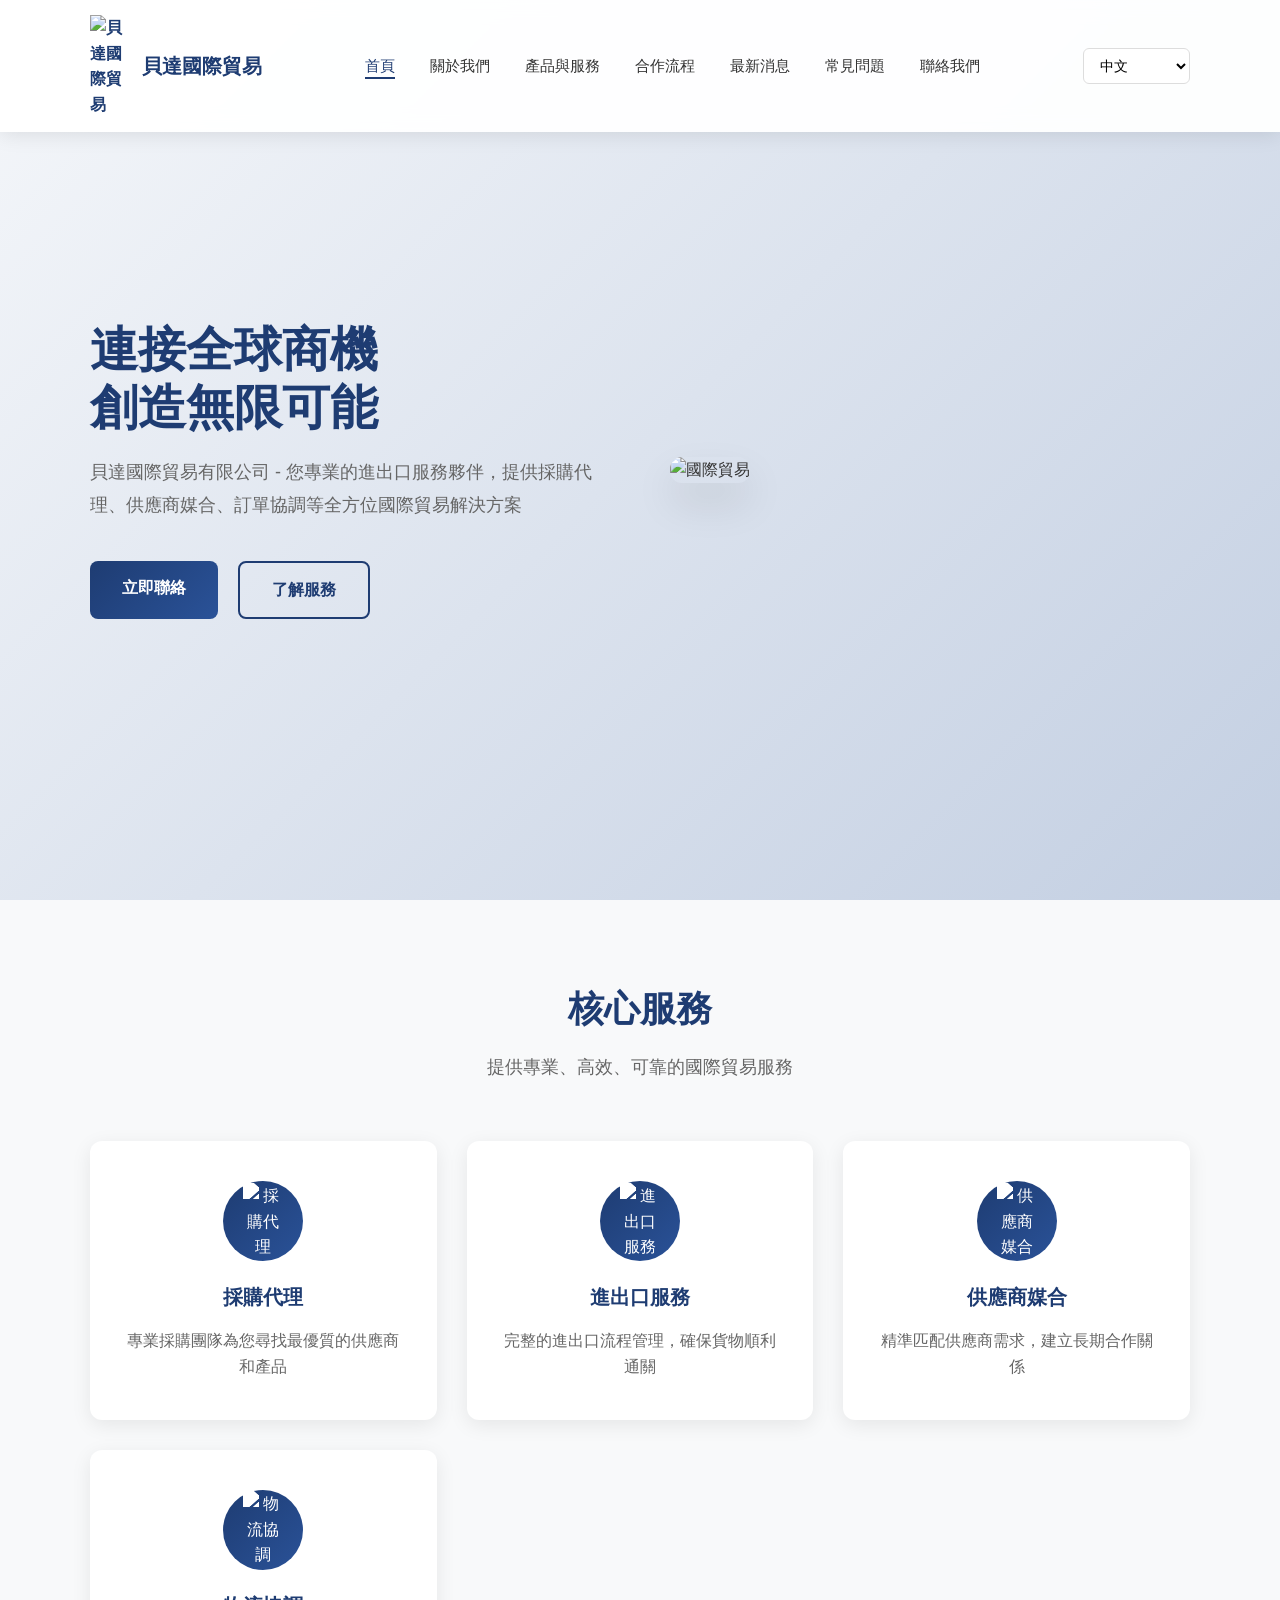
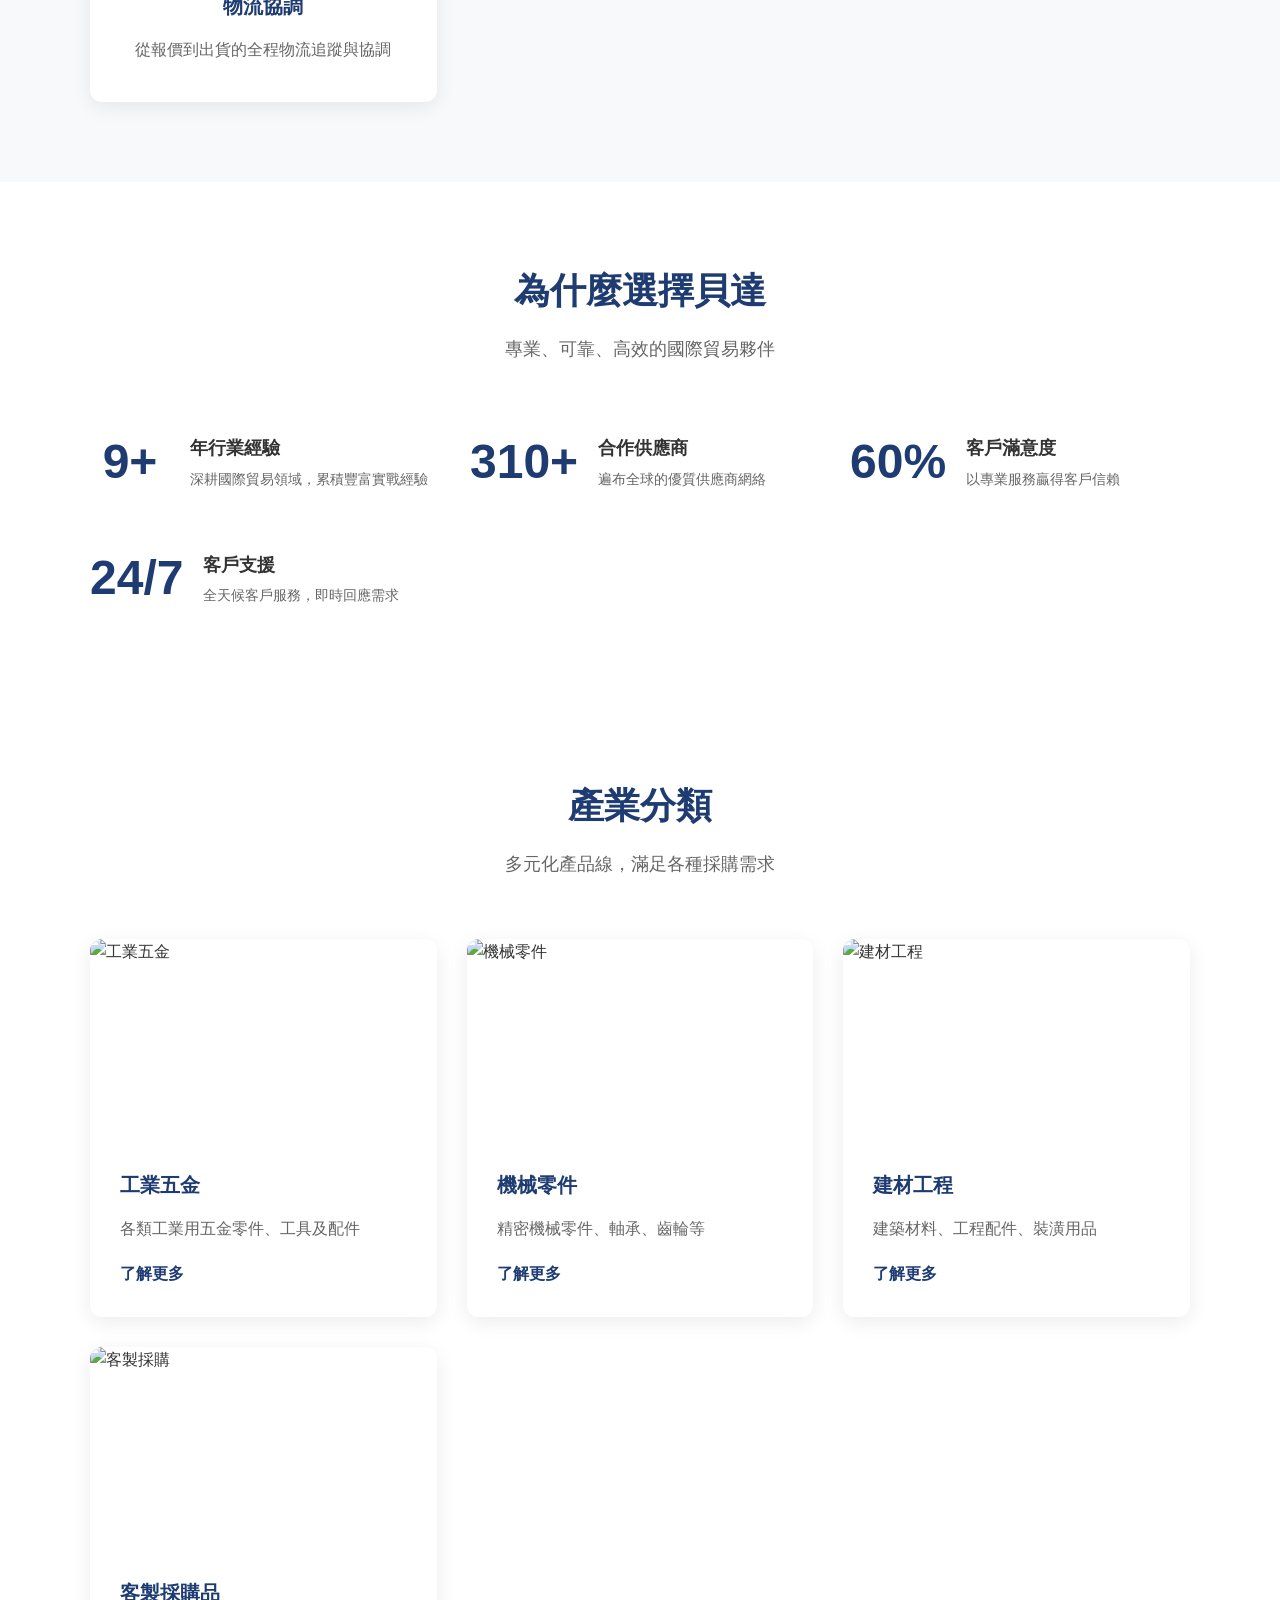
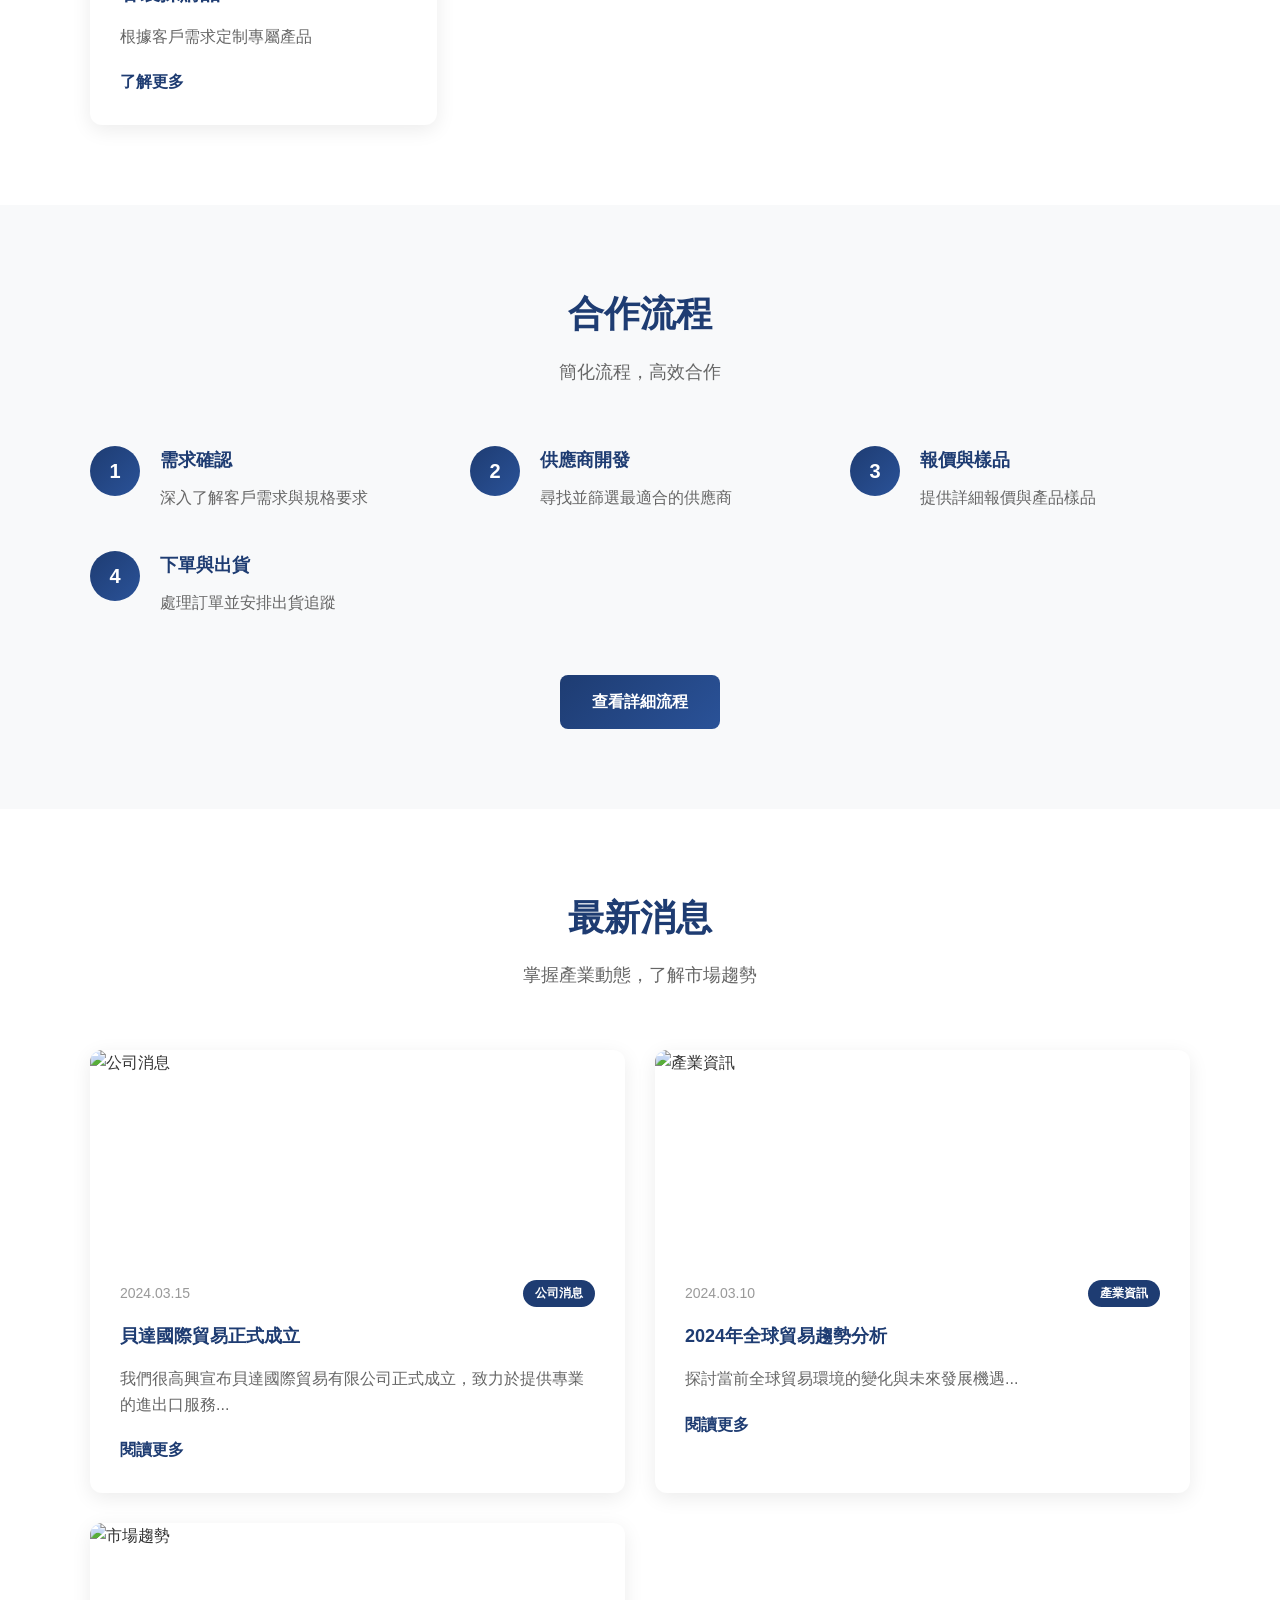
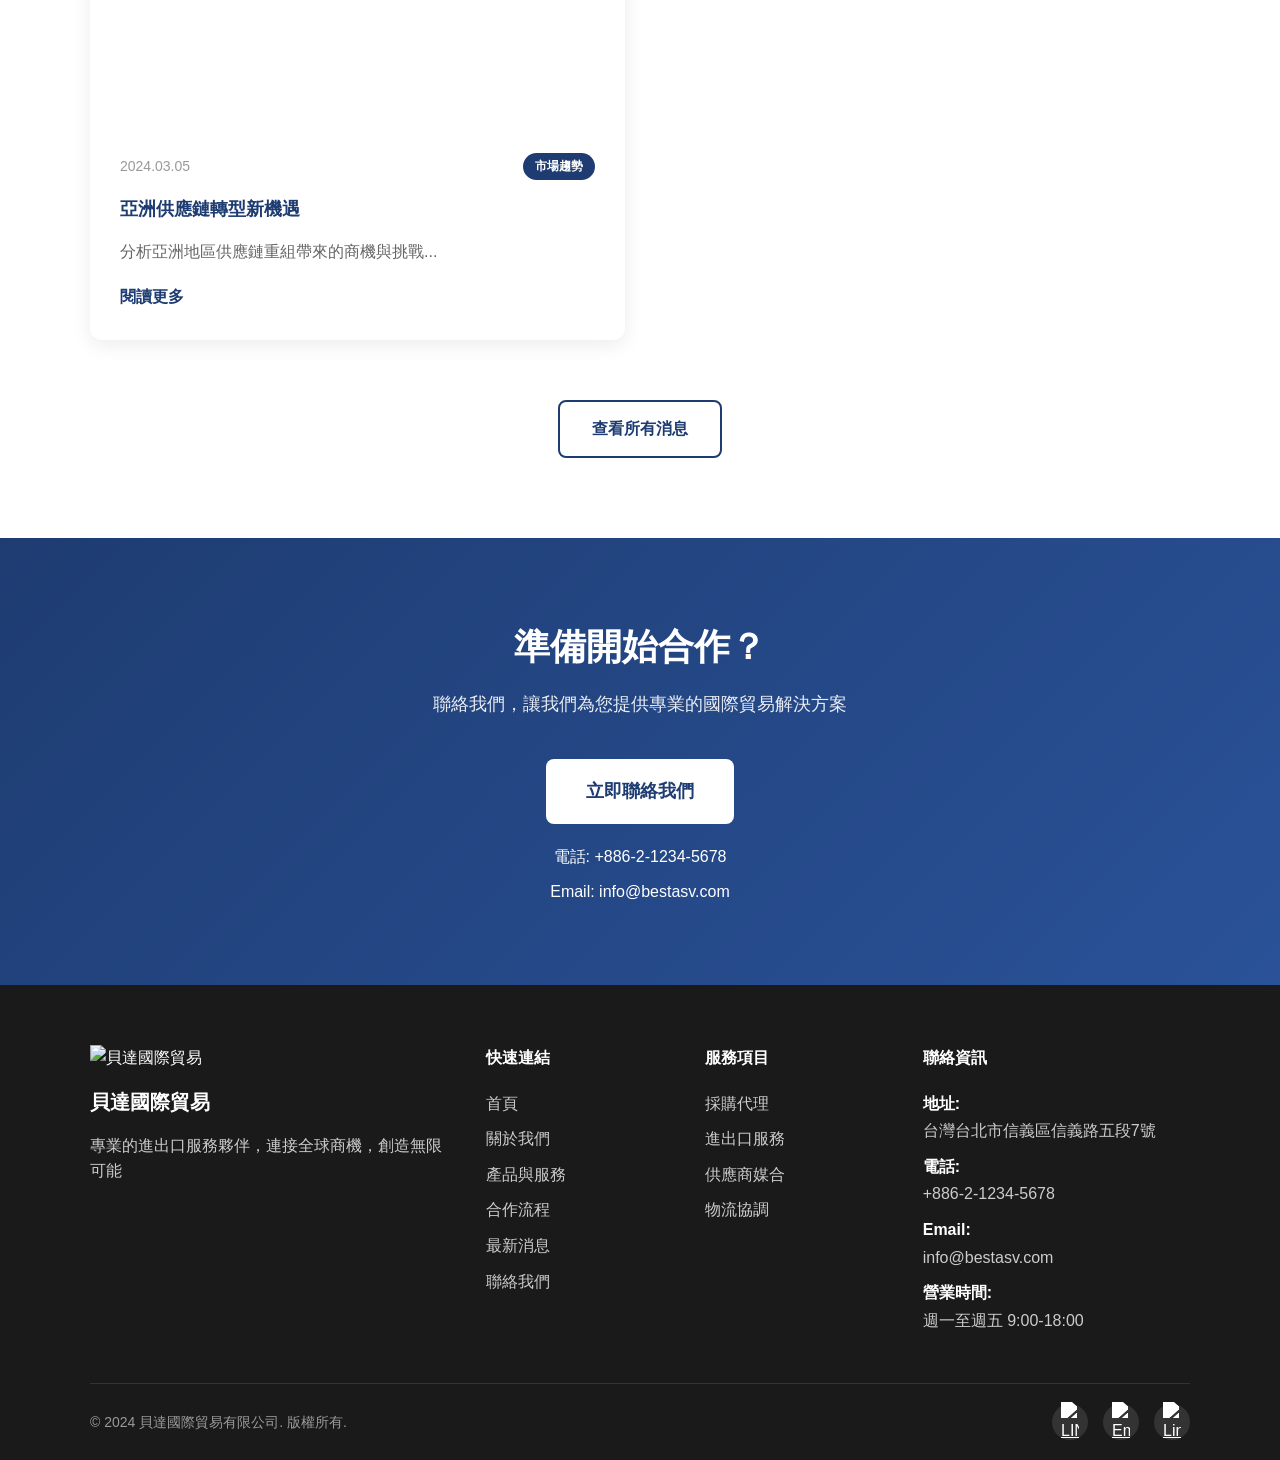
==== index.html @ 119f15aa "Initial commit: Complete Bestasv International Trade Website with Admin Dashboard and Multi-language" ====
<!DOCTYPE html>
<html lang="zh-TW">
<head>
    <meta charset="UTF-8">
    <meta name="viewport" content="width=device-width, initial-scale=1.0">
    <title>貝達國際貿易有限公司 - 專業進出口服務</title>
    <meta name="description" content="貝達國際貿易有限公司提供專業的進出口服務、採購代理、供應商媒合等國際貿易解決方案">
    <link rel="stylesheet" href="assets/css/style.css">
    <link rel="stylesheet" href="assets/css/responsive.css">
    <link rel="icon" href="assets/icons/favicon.ico" type="image/x-icon">
</head>
<body>
    <!-- Loading Screen -->
    <div id="loading-screen" class="loading-screen">
        <div class="loading-content">
            <div class="loading-logo">
                <img src="assets/images/logo.png" alt="貝達國際貿易" class="logo-img">
            </div>
            <div class="loading-spinner"></div>
            <p class="loading-text">載入中...</p>
        </div>
    </div>

    <!-- Header -->
    <header class="header">
        <nav class="navbar">
            <div class="container">
                <div class="nav-brand">
                    <a href="index.html" class="brand-link">
                        <img src="assets/images/logo.png" alt="貝達國際貿易" class="brand-logo">
                        <span class="brand-name" data-lang="brand-name">貝達國際貿易</span>
                    </a>
                </div>
                <div class="nav-menu" id="nav-menu">
                    <ul class="nav-list">
                        <li class="nav-item">
                            <a href="#home" class="nav-link active" data-lang="nav-home">首頁</a>
                        </li>
                        <li class="nav-item">
                            <a href="pages/about.html" class="nav-link" data-lang="nav-about">關於我們</a>
                        </li>
                        <li class="nav-item">
                            <a href="pages/services.html" class="nav-link" data-lang="nav-services">產品與服務</a>
                        </li>
                        <li class="nav-item">
                            <a href="pages/process.html" class="nav-link" data-lang="nav-process">合作流程</a>
                        </li>
                        <li class="nav-item">
                            <a href="pages/news.html" class="nav-link" data-lang="nav-news">最新消息</a>
                        </li>
                        <li class="nav-item">
                            <a href="pages/faq.html" class="nav-link" data-lang="nav-faq">常見問題</a>
                        </li>
                        <li class="nav-item">
                            <a href="pages/contact.html" class="nav-link" data-lang="nav-contact">聯絡我們</a>
                        </li>
                    </ul>
                </div>
                <div class="nav-actions">
                    <div class="language-selector">
                        <select id="language-select" class="lang-select">
                            <option value="zh-TW">中文</option>
                            <option value="en">English</option>
                            <option value="ja">日本語</option>
                            <option value="vi">Tiếng Việt</option>
                        </select>
                    </div>
                    <button class="nav-toggle" id="nav-toggle">
                        <span class="bar"></span>
                        <span class="bar"></span>
                        <span class="bar"></span>
                    </button>
                </div>
            </div>
        </nav>
    </header>

    <!-- Main Content -->
    <main>
        <!-- Hero Section -->
        <section id="home" class="hero">
            <div class="container">
                <div class="hero-content">
                    <div class="hero-text">
                        <h1 class="hero-title" data-lang="hero-title">連接全球商機<br>創造無限可能</h1>
                        <p class="hero-subtitle" data-lang="hero-subtitle">貝達國際貿易有限公司 - 您專業的進出口服務夥伴，提供採購代理、供應商媒合、訂單協調等全方位國際貿易解決方案</p>
                        <div class="hero-actions">
                            <a href="pages/contact.html" class="btn btn-primary" data-lang="btn-contact">立即聯絡</a>
                            <a href="pages/services.html" class="btn btn-outline" data-lang="btn-services">了解服務</a>
                        </div>
                    </div>
                    <div class="hero-image">
                        <img src="assets/images/hero-image.jpg" alt="國際貿易" class="hero-img">
                    </div>
                </div>
            </div>
        </section>

        <!-- Services Overview -->
        <section class="services-overview">
            <div class="container">
                <div class="section-header">
                    <h2 class="section-title" data-lang="services-title">核心服務</h2>
                    <p class="section-subtitle" data-lang="services-subtitle">提供專業、高效、可靠的國際貿易服務</p>
                </div>
                <div class="services-grid">
                    <div class="service-card">
                        <div class="service-icon">
                            <img src="assets/icons/sourcing.png" alt="採購代理">
                        </div>
                        <h3 class="service-title" data-lang="service-sourcing-title">採購代理</h3>
                        <p class="service-desc" data-lang="service-sourcing-desc">專業採購團隊為您尋找最優質的供應商和產品</p>
                    </div>
                    <div class="service-card">
                        <div class="service-icon">
                            <img src="assets/icons/import-export.png" alt="進出口服務">
                        </div>
                        <h3 class="service-title" data-lang="service-trade-title">進出口服務</h3>
                        <p class="service-desc" data-lang="service-trade-desc">完整的進出口流程管理，確保貨物順利通關</p>
                    </div>
                    <div class="service-card">
                        <div class="service-icon">
                            <img src="assets/icons/supply-chain.png" alt="供應商媒合">
                        </div>
                        <h3 class="service-title" data-lang="service-matching-title">供應商媒合</h3>
                        <p class="service-desc" data-lang="service-matching-desc">精準匹配供應商需求，建立長期合作關係</p>
                    </div>
                    <div class="service-card">
                        <div class="service-icon">
                            <img src="assets/icons/logistics.png" alt="物流協調">
                        </div>
                        <h3 class="service-title" data-lang="service-logistics-title">物流協調</h3>
                        <p class="service-desc" data-lang="service-logistics-desc">從報價到出貨的全程物流追蹤與協調</p>
                    </div>
                </div>
            </div>
        </section>

        <!-- Company Advantages -->
        <section class="advantages">
            <div class="container">
                <div class="section-header">
                    <h2 class="section-title" data-lang="advantages-title">為什麼選擇貝達</h2>
                    <p class="section-subtitle" data-lang="advantages-subtitle">專業、可靠、高效的國際貿易夥伴</p>
                </div>
                <div class="advantages-grid">
                    <div class="advantage-item">
                        <div class="advantage-number">15+</div>
                        <div class="advantage-text">
                            <h3 data-lang="advantage-exp-title">年行業經驗</h3>
                            <p data-lang="advantage-exp-desc">深耕國際貿易領域，累積豐富實戰經驗</p>
                        </div>
                    </div>
                    <div class="advantage-item">
                        <div class="advantage-number">500+</div>
                        <div class="advantage-text">
                            <h3 data-lang="advantage-suppliers-title">合作供應商</h3>
                            <p data-lang="advantage-suppliers-desc">遍布全球的優質供應商網絡</p>
                        </div>
                    </div>
                    <div class="advantage-item">
                        <div class="advantage-number">98%</div>
                        <div class="advantage-text">
                            <h3 data-lang="advantage-satisfaction-title">客戶滿意度</h3>
                            <p data-lang="advantage-satisfaction-desc">以專業服務贏得客戶信賴</p>
                        </div>
                    </div>
                    <div class="advantage-item">
                        <div class="advantage-number">24/7</div>
                        <div class="advantage-text">
                            <h3 data-lang="advantage-support-title">客戶支援</h3>
                            <p data-lang="advantage-support-desc">全天候客戶服務，即時回應需求</p>
                        </div>
                    </div>
                </div>
            </div>
        </section>

        <!-- Product Categories -->
        <section class="product-categories">
            <div class="container">
                <div class="section-header">
                    <h2 class="section-title" data-lang="categories-title">產業分類</h2>
                    <p class="section-subtitle" data-lang="categories-subtitle">多元化產品線，滿足各種採購需求</p>
                </div>
                <div class="categories-grid">
                    <div class="category-card">
                        <div class="category-image">
                            <img src="assets/images/industrial-parts.jpg" alt="工業五金">
                        </div>
                        <div class="category-content">
                            <h3 class="category-title" data-lang="category-industrial-title">工業五金</h3>
                            <p class="category-desc" data-lang="category-industrial-desc">各類工業用五金零件、工具及配件</p>
                            <a href="pages/services.html" class="category-link" data-lang="category-link">了解更多</a>
                        </div>
                    </div>
                    <div class="category-card">
                        <div class="category-image">
                            <img src="assets/images/machinery-parts.jpg" alt="機械零件">
                        </div>
                        <div class="category-content">
                            <h3 class="category-title" data-lang="category-machinery-title">機械零件</h3>
                            <p class="category-desc" data-lang="category-machinery-desc">精密機械零件、軸承、齒輪等</p>
                            <a href="pages/services.html" class="category-link" data-lang="category-link">了解更多</a>
                        </div>
                    </div>
                    <div class="category-card">
                        <div class="category-image">
                            <img src="assets/images/building-materials.jpg" alt="建材工程">
                        </div>
                        <div class="category-content">
                            <h3 class="category-title" data-lang="category-construction-title">建材工程</h3>
                            <p class="category-desc" data-lang="category-construction-desc">建築材料、工程配件、裝潢用品</p>
                            <a href="pages/services.html" class="category-link" data-lang="category-link">了解更多</a>
                        </div>
                    </div>
                    <div class="category-card">
                        <div class="category-image">
                            <img src="assets/images/custom-products.jpg" alt="客製採購">
                        </div>
                        <div class="category-content">
                            <h3 class="category-title" data-lang="category-custom-title">客製採購品</h3>
                            <p class="category-desc" data-lang="category-custom-desc">根據客戶需求定制專屬產品</p>
                            <a href="pages/services.html" class="category-link" data-lang="category-link">了解更多</a>
                        </div>
                    </div>
                </div>
            </div>
        </section>

        <!-- Cooperation Process -->
        <section class="process-preview">
            <div class="container">
                <div class="section-header">
                    <h2 class="section-title" data-lang="process-preview-title">合作流程</h2>
                    <p class="section-subtitle" data-lang="process-preview-subtitle">簡化流程，高效合作</p>
                </div>
                <div class="process-steps">
                    <div class="process-step">
                        <div class="step-number">1</div>
                        <div class="step-content">
                            <h3 data-lang="step-1-title">需求確認</h3>
                            <p data-lang="step-1-desc">深入了解客戶需求與規格要求</p>
                        </div>
                    </div>
                    <div class="process-step">
                        <div class="step-number">2</div>
                        <div class="step-content">
                            <h3 data-lang="step-2-title">供應商開發</h3>
                            <p data-lang="step-2-desc">尋找並篩選最適合的供應商</p>
                        </div>
                    </div>
                    <div class="process-step">
                        <div class="step-number">3</div>
                        <div class="step-content">
                            <h3 data-lang="step-3-title">報價與樣品</h3>
                            <p data-lang="step-3-desc">提供詳細報價與產品樣品</p>
                        </div>
                    </div>
                    <div class="process-step">
                        <div class="step-number">4</div>
                        <div class="step-content">
                            <h3 data-lang="step-4-title">下單與出貨</h3>
                            <p data-lang="step-4-desc">處理訂單並安排出貨追蹤</p>
                        </div>
                    </div>
                </div>
                <div class="process-cta">
                    <a href="pages/process.html" class="btn btn-primary" data-lang="btn-process-detail">查看詳細流程</a>
                </div>
            </div>
        </section>

        <!-- News Preview -->
        <section class="news-preview">
            <div class="container">
                <div class="section-header">
                    <h2 class="section-title" data-lang="news-preview-title">最新消息</h2>
                    <p class="section-subtitle" data-lang="news-preview-subtitle">掌握產業動態，了解市場趨勢</p>
                </div>
                <div class="news-grid">
                    <article class="news-card">
                        <div class="news-image">
                            <img src="assets/images/news-1.jpg" alt="公司消息">
                        </div>
                        <div class="news-content">
                            <div class="news-meta">
                                <span class="news-date">2024.03.15</span>
                                <span class="news-category" data-lang="news-category-company">公司消息</span>
                            </div>
                            <h3 class="news-title" data-lang="news-1-title">貝達國際貿易正式成立</h3>
                            <p class="news-excerpt" data-lang="news-1-excerpt">我們很高興宣布貝達國際貿易有限公司正式成立，致力於提供專業的進出口服務...</p>
                            <a href="pages/news.html" class="news-link" data-lang="news-read-more">閱讀更多</a>
                        </div>
                    </article>
                    <article class="news-card">
                        <div class="news-image">
                            <img src="assets/images/news-2.jpg" alt="產業資訊">
                        </div>
                        <div class="news-content">
                            <div class="news-meta">
                                <span class="news-date">2024.03.10</span>
                                <span class="news-category" data-lang="news-category-industry">產業資訊</span>
                            </div>
                            <h3 class="news-title" data-lang="news-2-title">2024年全球貿易趨勢分析</h3>
                            <p class="news-excerpt" data-lang="news-2-excerpt">探討當前全球貿易環境的變化與未來發展機遇...</p>
                            <a href="pages/news.html" class="news-link" data-lang="news-read-more">閱讀更多</a>
                        </div>
                    </article>
                    <article class="news-card">
                        <div class="news-image">
                            <img src="assets/images/news-3.jpg" alt="市場趨勢">
                        </div>
                        <div class="news-content">
                            <div class="news-meta">
                                <span class="news-date">2024.03.05</span>
                                <span class="news-category" data-lang="news-category-market">市場趨勢</span>
                            </div>
                            <h3 class="news-title" data-lang="news-3-title">亞洲供應鏈轉型新機遇</h3>
                            <p class="news-excerpt" data-lang="news-3-excerpt">分析亞洲地區供應鏈重組帶來的商機與挑戰...</p>
                            <a href="pages/news.html" class="news-link" data-lang="news-read-more">閱讀更多</a>
                        </div>
                    </article>
                </div>
                <div class="news-cta">
                    <a href="pages/news.html" class="btn btn-outline" data-lang="btn-all-news">查看所有消息</a>
                </div>
            </div>
        </section>

        <!-- Contact CTA -->
        <section class="contact-cta">
            <div class="container">
                <div class="cta-content">
                    <h2 class="cta-title" data-lang="cta-title">準備開始合作？</h2>
                    <p class="cta-subtitle" data-lang="cta-subtitle">聯絡我們，讓我們為您提供專業的國際貿易解決方案</p>
                    <div class="cta-actions">
                        <a href="pages/contact.html" class="btn btn-primary btn-large" data-lang="btn-contact-us">立即聯絡我們</a>
                        <div class="cta-contact">
                            <span class="cta-phone" data-lang="cta-phone">電話: +886-2-1234-5678</span>
                            <span class="cta-email" data-lang="cta-email">Email: info@bestasv.com</span>
                        </div>
                    </div>
                </div>
            </div>
        </section>
    </main>

    <!-- Footer -->
    <footer class="footer">
        <div class="container">
            <div class="footer-content">
                <div class="footer-section">
                    <div class="footer-brand">
                        <img src="assets/images/logo-white.png" alt="貝達國際貿易" class="footer-logo">
                        <h3 class="footer-brand-name" data-lang="brand-name">貝達國際貿易有限公司</h3>
                        <p class="footer-desc" data-lang="footer-desc">專業的進出口服務夥伴，連接全球商機，創造無限可能</p>
                    </div>
                </div>
                <div class="footer-section">
                    <h4 class="footer-title" data-lang="footer-quick-links">快速連結</h4>
                    <ul class="footer-links">
                        <li><a href="index.html" data-lang="nav-home">首頁</a></li>
                        <li><a href="pages/about.html" data-lang="nav-about">關於我們</a></li>
                        <li><a href="pages/services.html" data-lang="nav-services">產品與服務</a></li>
                        <li><a href="pages/process.html" data-lang="nav-process">合作流程</a></li>
                        <li><a href="pages/news.html" data-lang="nav-news">最新消息</a></li>
                        <li><a href="pages/contact.html" data-lang="nav-contact">聯絡我們</a></li>
                    </ul>
                </div>
                <div class="footer-section">
                    <h4 class="footer-title" data-lang="footer-services">服務項目</h4>
                    <ul class="footer-links">
                        <li><a href="pages/services.html" data-lang="footer-service-sourcing">採購代理</a></li>
                        <li><a href="pages/services.html" data-lang="footer-service-trade">進出口服務</a></li>
                        <li><a href="pages/services.html" data-lang="footer-service-matching">供應商媒合</a></li>
                        <li><a href="pages/services.html" data-lang="footer-service-logistics">物流協調</a></li>
                    </ul>
                </div>
                <div class="footer-section">
                    <h4 class="footer-title" data-lang="footer-contact">聯絡資訊</h4>
                    <div class="footer-contact-info">
                        <p class="contact-item">
                            <span class="contact-label" data-lang="footer-address">地址:</span>
                            <span class="contact-value" data-lang="footer-address-value">台灣台北市信義區信義路五段7號</span>
                        </p>
                        <p class="contact-item">
                            <span class="contact-label" data-lang="footer-phone">電話:</span>
                            <span class="contact-value">+886-2-1234-5678</span>
                        </p>
                        <p class="contact-item">
                            <span class="contact-label" data-lang="footer-email">Email:</span>
                            <span class="contact-value">info@bestasv.com</span>
                        </p>
                        <p class="contact-item">
                            <span class="contact-label" data-lang="footer-hours">營業時間:</span>
                            <span class="contact-value" data-lang="footer-hours-value">週一至週五 9:00-18:00</span>
                        </p>
                    </div>
                </div>
            </div>
            <div class="footer-bottom">
                <div class="footer-copyright">
                    <p>&copy; 2024 貝達國際貿易有限公司. <span data-lang="footer-rights">版權所有.</span></p>
                </div>
                <div class="footer-social">
                    <a href="#" class="social-link" aria-label="LINE">
                        <img src="assets/icons/line.png" alt="LINE">
                    </a>
                    <a href="#" class="social-link" aria-label="Email">
                        <img src="assets/icons/email.png" alt="Email">
                    </a>
                    <a href="#" class="social-link" aria-label="LinkedIn">
                        <img src="assets/icons/linkedin.png" alt="LinkedIn">
                    </a>
                </div>
            </div>
        </div>
    </footer>

    <!-- Scripts -->
    <script src="assets/js/language.js"></script>
    <script src="assets/js/main.js"></script>
</body>
</html>
---- assets/css/style.css ----
/* Reset and Base Styles */
* {
    margin: 0;
    padding: 0;
    box-sizing: border-box;
}

html {
    scroll-behavior: smooth;
}

body {
    font-family: 'Microsoft JhengHei', 'PingFang TC', 'Helvetica Neue', Arial, sans-serif;
    line-height: 1.6;
    color: #333;
    background-color: #fff;
}

.container {
    max-width: 1200px;
    margin: 0 auto;
    padding: 0 20px;
}

/* Loading Screen */
.loading-screen {
    position: fixed;
    top: 0;
    left: 0;
    width: 100%;
    height: 100%;
    background: linear-gradient(135deg, #1e3c72 0%, #2a5298 100%);
    display: flex;
    justify-content: center;
    align-items: center;
    z-index: 9999;
    transition: opacity 0.5s ease;
}

.loading-screen.hidden {
    opacity: 0;
    pointer-events: none;
}

.loading-content {
    text-align: center;
    color: white;
}

.loading-logo img {
    width: 120px;
    height: auto;
    margin-bottom: 30px;
    animation: pulse 2s infinite;
}

.loading-spinner {
    width: 40px;
    height: 40px;
    border: 4px solid rgba(255, 255, 255, 0.3);
    border-top: 4px solid white;
    border-radius: 50%;
    animation: spin 1s linear infinite;
    margin: 0 auto 20px;
}

.loading-text {
    font-size: 18px;
    font-weight: 300;
}

@keyframes spin {
    0% { transform: rotate(0deg); }
    100% { transform: rotate(360deg); }
}

@keyframes pulse {
    0%, 100% { transform: scale(1); }
    50% { transform: scale(1.05); }
}

/* Header */
.header {
    position: fixed;
    top: 0;
    left: 0;
    width: 100%;
    background: rgba(255, 255, 255, 0.95);
    backdrop-filter: blur(10px);
    box-shadow: 0 2px 20px rgba(0, 0, 0, 0.1);
    z-index: 1000;
    transition: all 0.3s ease;
}

.navbar {
    padding: 15px 0;
}

.navbar .container {
    display: flex;
    justify-content: space-between;
    align-items: center;
}

.nav-brand .brand-link {
    display: flex;
    align-items: center;
    text-decoration: none;
    color: #1e3c72;
    font-weight: 600;
}

.brand-logo {
    width: 40px;
    height: auto;
    margin-right: 12px;
}

.brand-name {
    font-size: 20px;
    font-weight: 700;
}

.nav-menu {
    display: flex;
}

.nav-list {
    display: flex;
    list-style: none;
    gap: 35px;
}

.nav-link {
    text-decoration: none;
    color: #333;
    font-weight: 500;
    font-size: 15px;
    position: relative;
    transition: color 0.3s ease;
}

.nav-link:hover,
.nav-link.active {
    color: #1e3c72;
}

.nav-link::after {
    content: '';
    position: absolute;
    bottom: -5px;
    left: 0;
    width: 0;
    height: 2px;
    background: #1e3c72;
    transition: width 0.3s ease;
}

.nav-link:hover::after,
.nav-link.active::after {
    width: 100%;
}

.nav-actions {
    display: flex;
    align-items: center;
    gap: 20px;
}

.language-selector .lang-select {
    padding: 8px 12px;
    border: 1px solid #ddd;
    border-radius: 6px;
    background: white;
    font-size: 14px;
    cursor: pointer;
    transition: border-color 0.3s ease;
}

.language-selector .lang-select:hover {
    border-color: #1e3c72;
}

.nav-toggle {
    display: none;
    flex-direction: column;
    background: none;
    border: none;
    cursor: pointer;
    padding: 5px;
}

.nav-toggle .bar {
    width: 25px;
    height: 3px;
    background: #333;
    margin: 3px 0;
    transition: 0.3s;
}

/* Hero Section */
.hero {
    padding: 120px 0 80px;
    background: linear-gradient(135deg, #f5f7fa 0%, #c3cfe2 100%);
    min-height: 100vh;
    display: flex;
    align-items: center;
}

.hero-content {
    display: grid;
    grid-template-columns: 1fr 1fr;
    gap: 60px;
    align-items: center;
}

.hero-text {
    animation: fadeInLeft 1s ease;
}

.hero-title {
    font-size: 48px;
    font-weight: 700;
    color: #1e3c72;
    margin-bottom: 20px;
    line-height: 1.2;
}

.hero-subtitle {
    font-size: 18px;
    color: #666;
    margin-bottom: 40px;
    line-height: 1.8;
}

.hero-actions {
    display: flex;
    gap: 20px;
}

.hero-image {
    animation: fadeInRight 1s ease;
}

.hero-img {
    width: 100%;
    height: auto;
    border-radius: 12px;
    box-shadow: 0 20px 40px rgba(0, 0, 0, 0.1);
}

/* Buttons */
.btn {
    display: inline-block;
    padding: 14px 32px;
    text-decoration: none;
    font-weight: 600;
    font-size: 16px;
    border-radius: 8px;
    transition: all 0.3s ease;
    cursor: pointer;
    border: none;
    text-align: center;
}

.btn-primary {
    background: linear-gradient(135deg, #1e3c72 0%, #2a5298 100%);
    color: white;
}

.btn-primary:hover {
    transform: translateY(-2px);
    box-shadow: 0 10px 25px rgba(30, 60, 114, 0.3);
}

.btn-outline {
    background: transparent;
    color: #1e3c72;
    border: 2px solid #1e3c72;
}

.btn-outline:hover {
    background: #1e3c72;
    color: white;
}

.btn-large {
    padding: 18px 40px;
    font-size: 18px;
}

/* Section Styles */
section {
    padding: 80px 0;
}

.section-header {
    text-align: center;
    margin-bottom: 60px;
}

.section-title {
    font-size: 36px;
    font-weight: 700;
    color: #1e3c72;
    margin-bottom: 15px;
}

.section-subtitle {
    font-size: 18px;
    color: #666;
    max-width: 600px;
    margin: 0 auto;
}

/* Services Overview */
.services-overview {
    background: #f8f9fa;
}

.services-grid {
    display: grid;
    grid-template-columns: repeat(auto-fit, minmax(280px, 1fr));
    gap: 30px;
}

.service-card {
    background: white;
    padding: 40px 30px;
    border-radius: 12px;
    text-align: center;
    box-shadow: 0 5px 20px rgba(0, 0, 0, 0.08);
    transition: transform 0.3s ease, box-shadow 0.3s ease;
}

.service-card:hover {
    transform: translateY(-10px);
    box-shadow: 0 15px 40px rgba(0, 0, 0, 0.15);
}

.service-icon {
    width: 80px;
    height: 80px;
    margin: 0 auto 20px;
    display: flex;
    align-items: center;
    justify-content: center;
    background: linear-gradient(135deg, #1e3c72 0%, #2a5298 100%);
    border-radius: 50%;
}

.service-icon img {
    width: 40px;
    height: auto;
    filter: brightness(0) invert(1);
}

.service-title {
    font-size: 20px;
    font-weight: 600;
    color: #1e3c72;
    margin-bottom: 15px;
}

.service-desc {
    color: #666;
    line-height: 1.6;
}

/* Advantages */
.advantages-grid {
    display: grid;
    grid-template-columns: repeat(auto-fit, minmax(250px, 1fr));
    gap: 40px;
}

.advantage-item {
    display: flex;
    align-items: center;
    gap: 20px;
}

.advantage-number {
    font-size: 48px;
    font-weight: 700;
    color: #1e3c72;
    min-width: 80px;
    text-align: center;
}

.advantage-text h3 {
    font-size: 18px;
    font-weight: 600;
    color: #333;
    margin-bottom: 5px;
}

.advantage-text p {
    color: #666;
    font-size: 14px;
}

/* Product Categories */
.categories-grid {
    display: grid;
    grid-template-columns: repeat(auto-fit, minmax(300px, 1fr));
    gap: 30px;
}

.category-card {
    background: white;
    border-radius: 12px;
    overflow: hidden;
    box-shadow: 0 5px 20px rgba(0, 0, 0, 0.08);
    transition: transform 0.3s ease, box-shadow 0.3s ease;
}

.category-card:hover {
    transform: translateY(-5px);
    box-shadow: 0 15px 40px rgba(0, 0, 0, 0.15);
}

.category-image {
    height: 200px;
    overflow: hidden;
}

.category-image img {
    width: 100%;
    height: 100%;
    object-fit: cover;
    transition: transform 0.3s ease;
}

.category-card:hover .category-image img {
    transform: scale(1.05);
}

.category-content {
    padding: 30px;
}

.category-title {
    font-size: 20px;
    font-weight: 600;
    color: #1e3c72;
    margin-bottom: 15px;
}

.category-desc {
    color: #666;
    margin-bottom: 20px;
    line-height: 1.6;
}

.category-link {
    color: #1e3c72;
    text-decoration: none;
    font-weight: 600;
    display: inline-flex;
    align-items: center;
    gap: 5px;
    transition: gap 0.3s ease;
}

.category-link:hover {
    gap: 10px;
}

/* Process Preview */
.process-preview {
    background: #f8f9fa;
}

.process-steps {
    display: grid;
    grid-template-columns: repeat(auto-fit, minmax(250px, 1fr));
    gap: 40px;
    margin-bottom: 60px;
}

.process-step {
    display: flex;
    align-items: flex-start;
    gap: 20px;
}

.step-number {
    width: 50px;
    height: 50px;
    background: linear-gradient(135deg, #1e3c72 0%, #2a5298 100%);
    color: white;
    border-radius: 50%;
    display: flex;
    align-items: center;
    justify-content: center;
    font-weight: 700;
    font-size: 20px;
    flex-shrink: 0;
}

.step-content h3 {
    font-size: 18px;
    font-weight: 600;
    color: #1e3c72;
    margin-bottom: 10px;
}

.step-content p {
    color: #666;
    line-height: 1.6;
}

.process-cta {
    text-align: center;
}

/* News Preview */
.news-grid {
    display: grid;
    grid-template-columns: repeat(auto-fit, minmax(350px, 1fr));
    gap: 30px;
    margin-bottom: 60px;
}

.news-card {
    background: white;
    border-radius: 12px;
    overflow: hidden;
    box-shadow: 0 5px 20px rgba(0, 0, 0, 0.08);
    transition: transform 0.3s ease, box-shadow 0.3s ease;
}

.news-card:hover {
    transform: translateY(-5px);
    box-shadow: 0 15px 40px rgba(0, 0, 0, 0.15);
}

.news-image {
    height: 200px;
    overflow: hidden;
}

.news-image img {
    width: 100%;
    height: 100%;
    object-fit: cover;
    transition: transform 0.3s ease;
}

.news-card:hover .news-image img {
    transform: scale(1.05);
}

.news-content {
    padding: 30px;
}

.news-meta {
    display: flex;
    justify-content: space-between;
    align-items: center;
    margin-bottom: 15px;
}

.news-date {
    color: #999;
    font-size: 14px;
}

.news-category {
    background: #1e3c72;
    color: white;
    padding: 4px 12px;
    border-radius: 20px;
    font-size: 12px;
    font-weight: 600;
}

.news-title {
    font-size: 18px;
    font-weight: 600;
    color: #1e3c72;
    margin-bottom: 15px;
}

.news-excerpt {
    color: #666;
    line-height: 1.6;
    margin-bottom: 20px;
}

.news-link {
    color: #1e3c72;
    text-decoration: none;
    font-weight: 600;
    display: inline-flex;
    align-items: center;
    gap: 5px;
    transition: gap 0.3s ease;
}

.news-link:hover {
    gap: 10px;
}

.news-cta {
    text-align: center;
}

/* Contact CTA */
.contact-cta {
    background: linear-gradient(135deg, #1e3c72 0%, #2a5298 100%);
    color: white;
    text-align: center;
}

.cta-title {
    font-size: 36px;
    font-weight: 700;
    margin-bottom: 15px;
}

.cta-subtitle {
    font-size: 18px;
    opacity: 0.9;
    margin-bottom: 40px;
    max-width: 600px;
    margin-left: auto;
    margin-right: auto;
}

.cta-actions {
    display: flex;
    flex-direction: column;
    align-items: center;
    gap: 20px;
}

.cta-contact {
    display: flex;
    flex-direction: column;
    gap: 10px;
    font-size: 16px;
}

.contact-cta .btn-primary {
    background: white;
    color: #1e3c72;
}

.contact-cta .btn-primary:hover {
    background: #f8f9fa;
}

/* Footer */
.footer {
    background: #1a1a1a;
    color: white;
    padding: 60px 0 20px;
}

.footer-content {
    display: grid;
    grid-template-columns: 2fr 1fr 1fr 1.5fr;
    gap: 40px;
    margin-bottom: 40px;
}

.footer-brand {
    text-align: left;
}

.footer-logo {
    width: 60px;
    height: auto;
    margin-bottom: 15px;
}

.footer-brand-name {
    font-size: 20px;
    font-weight: 700;
    margin-bottom: 15px;
    color: white;
}

.footer-desc {
    color: #ccc;
    line-height: 1.6;
}

.footer-title {
    font-size: 16px;
    font-weight: 600;
    margin-bottom: 20px;
    color: white;
}

.footer-links {
    list-style: none;
}

.footer-links li {
    margin-bottom: 10px;
}

.footer-links a {
    color: #ccc;
    text-decoration: none;
    transition: color 0.3s ease;
}

.footer-links a:hover {
    color: white;
}

.footer-contact-info {
    color: #ccc;
}

.contact-item {
    margin-bottom: 10px;
    display: flex;
    flex-direction: column;
    gap: 2px;
}

.contact-label {
    font-weight: 600;
    color: white;
}

.contact-value {
    color: #ccc;
}

.footer-bottom {
    border-top: 1px solid #333;
    padding-top: 20px;
    display: flex;
    justify-content: space-between;
    align-items: center;
}

.footer-copyright {
    color: #999;
    font-size: 14px;
}

.footer-social {
    display: flex;
    gap: 15px;
}

.social-link {
    width: 36px;
    height: 36px;
    background: #333;
    border-radius: 50%;
    display: flex;
    align-items: center;
    justify-content: center;
    transition: background 0.3s ease;
}

.social-link:hover {
    background: #1e3c72;
}

.social-link img {
    width: 18px;
    height: auto;
    filter: brightness(0) invert(1);
}

/* Animations */
@keyframes fadeInLeft {
    from {
        opacity: 0;
        transform: translateX(-30px);
    }
    to {
        opacity: 1;
        transform: translateX(0);
    }
}

@keyframes fadeInRight {
    from {
        opacity: 0;
        transform: translateX(30px);
    }
    to {
        opacity: 1;
        transform: translateX(0);
    }
}

@keyframes fadeInUp {
    from {
        opacity: 0;
        transform: translateY(30px);
    }
    to {
        opacity: 1;
        transform: translateY(0);
    }
}
---- assets/css/responsive.css ----
/* Responsive Design */

/* Extra Large Devices (1200px and up) */
@media (min-width: 1200px) {
    .container {
        max-width: 1140px;
    }
}

/* Large Devices (992px and up) */
@media (min-width: 992px) and (max-width: 1199px) {
    .container {
        max-width: 960px;
    }
    
    .hero-title {
        font-size: 42px;
    }
    
    .section-title {
        font-size: 32px;
    }
}

/* Medium Devices (768px and up) */
@media (min-width: 768px) and (max-width: 991px) {
    .container {
        max-width: 720px;
    }
    
    .hero-content {
        grid-template-columns: 1fr;
        gap: 40px;
        text-align: center;
    }
    
    .hero-actions {
        justify-content: center;
    }
    
    .hero-title {
        font-size: 36px;
    }
    
    .section-title {
        font-size: 28px;
    }
    
    .footer-content {
        grid-template-columns: 1fr 1fr;
        gap: 30px;
    }
    
    .footer-brand {
        grid-column: 1 / -1;
        text-align: center;
    }
    
    .services-grid,
    .categories-grid,
    .news-grid {
        grid-template-columns: repeat(2, 1fr);
    }
    
    .advantages-grid,
    .process-steps {
        grid-template-columns: repeat(2, 1fr);
    }
}

/* Small Devices (576px and up) */
@media (min-width: 576px) and (max-width: 767px) {
    .container {
        max-width: 540px;
    }
    
    .nav-toggle {
        display: flex;
    }
    
    .nav-menu {
        position: fixed;
        top: 80px;
        left: -100%;
        width: 100%;
        height: calc(100vh - 80px);
        background: white;
        transition: left 0.3s ease;
        box-shadow: 0 5px 20px rgba(0, 0, 0, 0.1);
    }
    
    .nav-menu.active {
        left: 0;
    }
    
    .nav-list {
        flex-direction: column;
        padding: 30px 20px;
        gap: 20px;
    }
    
    .nav-link {
        font-size: 18px;
        padding: 10px 0;
        border-bottom: 1px solid #eee;
    }
    
    .nav-actions {
        gap: 15px;
    }
    
    .hero {
        padding: 100px 0 60px;
        min-height: auto;
    }
    
    .hero-title {
        font-size: 32px;
    }
    
    .hero-subtitle {
        font-size: 16px;
    }
    
    .hero-actions {
        flex-direction: column;
        align-items: center;
    }
    
    .section-title {
        font-size: 26px;
    }
    
    .section-subtitle {
        font-size: 16px;
    }
    
    .services-grid,
    .categories-grid,
    .news-grid {
        grid-template-columns: 1fr;
    }
    
    .advantages-grid,
    .process-steps {
        grid-template-columns: 1fr;
    }
    
    .advantage-item,
    .process-step {
        flex-direction: column;
        text-align: center;
        gap: 15px;
    }
    
    .advantage-number {
        margin: 0 auto;
    }
    
    .step-number {
        margin: 0 auto;
    }
    
    .cta-actions {
        align-items: center;
    }
    
    .footer-content {
        grid-template-columns: 1fr;
        gap: 30px;
        text-align: center;
    }
    
    .footer-brand {
        text-align: center;
    }
    
    .footer-bottom {
        flex-direction: column;
        gap: 20px;
        text-align: center;
    }
    
    .footer-social {
        justify-content: center;
    }
}

/* Extra Small Devices (575px and down) */
@media (max-width: 575px) {
    .container {
        padding: 0 15px;
    }
    
    .navbar {
        padding: 10px 0;
    }
    
    .brand-logo {
        width: 35px;
    }
    
    .brand-name {
        font-size: 18px;
    }
    
    .nav-toggle {
        display: flex;
    }
    
    .nav-menu {
        position: fixed;
        top: 70px;
        left: -100%;
        width: 100%;
        height: calc(100vh - 70px);
        background: white;
        transition: left 0.3s ease;
        box-shadow: 0 5px 20px rgba(0, 0, 0, 0.1);
    }
    
    .nav-menu.active {
        left: 0;
    }
    
    .nav-list {
        flex-direction: column;
        padding: 20px 15px;
        gap: 15px;
    }
    
    .nav-link {
        font-size: 16px;
        padding: 8px 0;
        border-bottom: 1px solid #eee;
    }
    
    .nav-actions {
        gap: 10px;
    }
    
    .language-selector .lang-select {
        padding: 6px 10px;
        font-size: 12px;
    }
    
    .hero {
        padding: 80px 0 50px;
        min-height: auto;
    }
    
    .hero-content {
        grid-template-columns: 1fr;
        gap: 30px;
        text-align: center;
    }
    
    .hero-title {
        font-size: 28px;
        line-height: 1.3;
    }
    
    .hero-subtitle {
        font-size: 15px;
        margin-bottom: 30px;
    }
    
    .hero-actions {
        flex-direction: column;
        align-items: center;
        gap: 15px;
    }
    
    .btn {
        width: 100%;
        max-width: 280px;
    }
    
    section {
        padding: 60px 0;
    }
    
    .section-header {
        margin-bottom: 40px;
    }
    
    .section-title {
        font-size: 24px;
    }
    
    .section-subtitle {
        font-size: 15px;
    }
    
    .services-grid,
    .categories-grid,
    .news-grid {
        grid-template-columns: 1fr;
        gap: 20px;
    }
    
    .service-card {
        padding: 30px 20px;
    }
    
    .service-icon {
        width: 60px;
        height: 60px;
    }
    
    .service-icon img {
        width: 30px;
    }
    
    .advantages-grid,
    .process-steps {
        grid-template-columns: 1fr;
        gap: 30px;
    }
    
    .advantage-item,
    .process-step {
        flex-direction: column;
        text-align: center;
        gap: 15px;
    }
    
    .advantage-number {
        font-size: 36px;
        min-width: 60px;
        height: 60px;
        margin: 0 auto;
    }
    
    .step-number {
        width: 40px;
        height: 40px;
        font-size: 18px;
        margin: 0 auto;
    }
    
    .category-content {
        padding: 20px;
    }
    
    .news-content {
        padding: 20px;
    }
    
    .cta-title {
        font-size: 28px;
    }
    
    .cta-subtitle {
        font-size: 16px;
        margin-bottom: 30px;
    }
    
    .cta-actions {
        align-items: center;
        gap: 15px;
    }
    
    .cta-contact {
        font-size: 14px;
    }
    
    .footer {
        padding: 40px 0 15px;
    }
    
    .footer-content {
        grid-template-columns: 1fr;
        gap: 25px;
        text-align: center;
    }
    
    .footer-brand {
        text-align: center;
    }
    
    .footer-logo {
        width: 50px;
    }
    
    .footer-brand-name {
        font-size: 18px;
    }
    
    .footer-title {
        font-size: 15px;
    }
    
    .footer-links li {
        margin-bottom: 8px;
    }
    
    .footer-links a {
        font-size: 14px;
    }
    
    .contact-item {
        font-size: 14px;
    }
    
    .footer-bottom {
        flex-direction: column;
        gap: 15px;
        text-align: center;
    }
    
    .footer-copyright {
        font-size: 12px;
    }
    
    .footer-social {
        gap: 12px;
    }
    
    .social-link {
        width: 32px;
        height: 32px;
    }
    
    .social-link img {
        width: 16px;
    }
}

/* Special Cases */
@media (max-width: 400px) {
    .hero-title {
        font-size: 24px;
    }
    
    .section-title {
        font-size: 22px;
    }
    
    .btn {
        padding: 12px 24px;
        font-size: 14px;
    }
    
    .btn-large {
        padding: 15px 30px;
        font-size: 16px;
    }
}

/* Landscape Orientation for Mobile */
@media (max-height: 500px) and (orientation: landscape) {
    .hero {
        min-height: auto;
        padding: 60px 0 40px;
    }
    
    .nav-menu {
        height: calc(100vh - 60px);
        top: 60px;
    }
}

/* High DPI Displays */
@media (-webkit-min-device-pixel-ratio: 2), (min-resolution: 192dpi) {
    .brand-logo,
    .hero-img,
    .service-icon img,
    .category-image img,
    .news-image img {
        image-rendering: -webkit-optimize-contrast;
        image-rendering: crisp-edges;
    }
}

/* Print Styles */
@media print {
    .header,
    .footer,
    .hero-actions,
    .contact-cta,
    .nav-toggle,
    .language-selector {
        display: none;
    }
    
    .hero {
        background: none;
        padding: 40px 0;
    }
    
    .hero-content {
        grid-template-columns: 1fr;
        gap: 20px;
    }
    
    section {
        padding: 30px 0;
        page-break-inside: avoid;
    }
    
    .service-card,
    .category-card,
    .news-card {
        break-inside: avoid;
        box-shadow: none;
        border: 1px solid #ddd;
    }
}
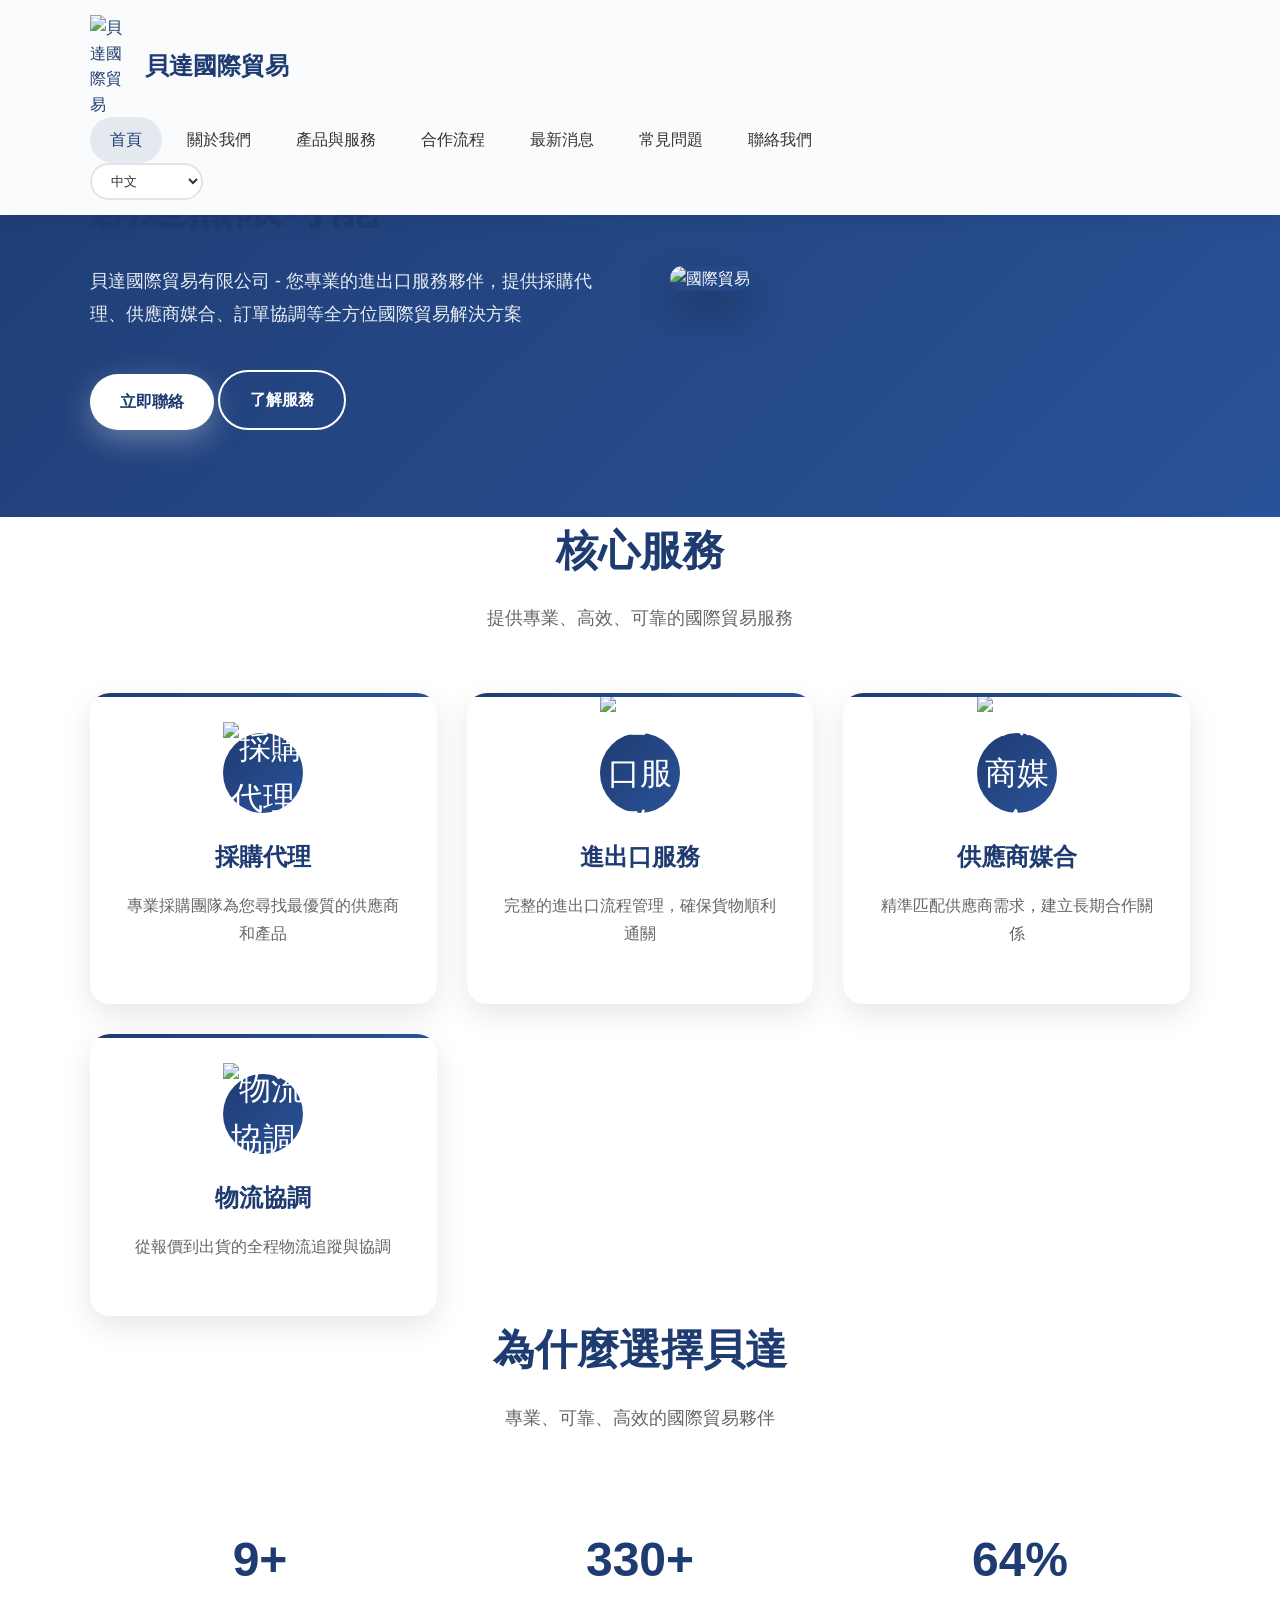
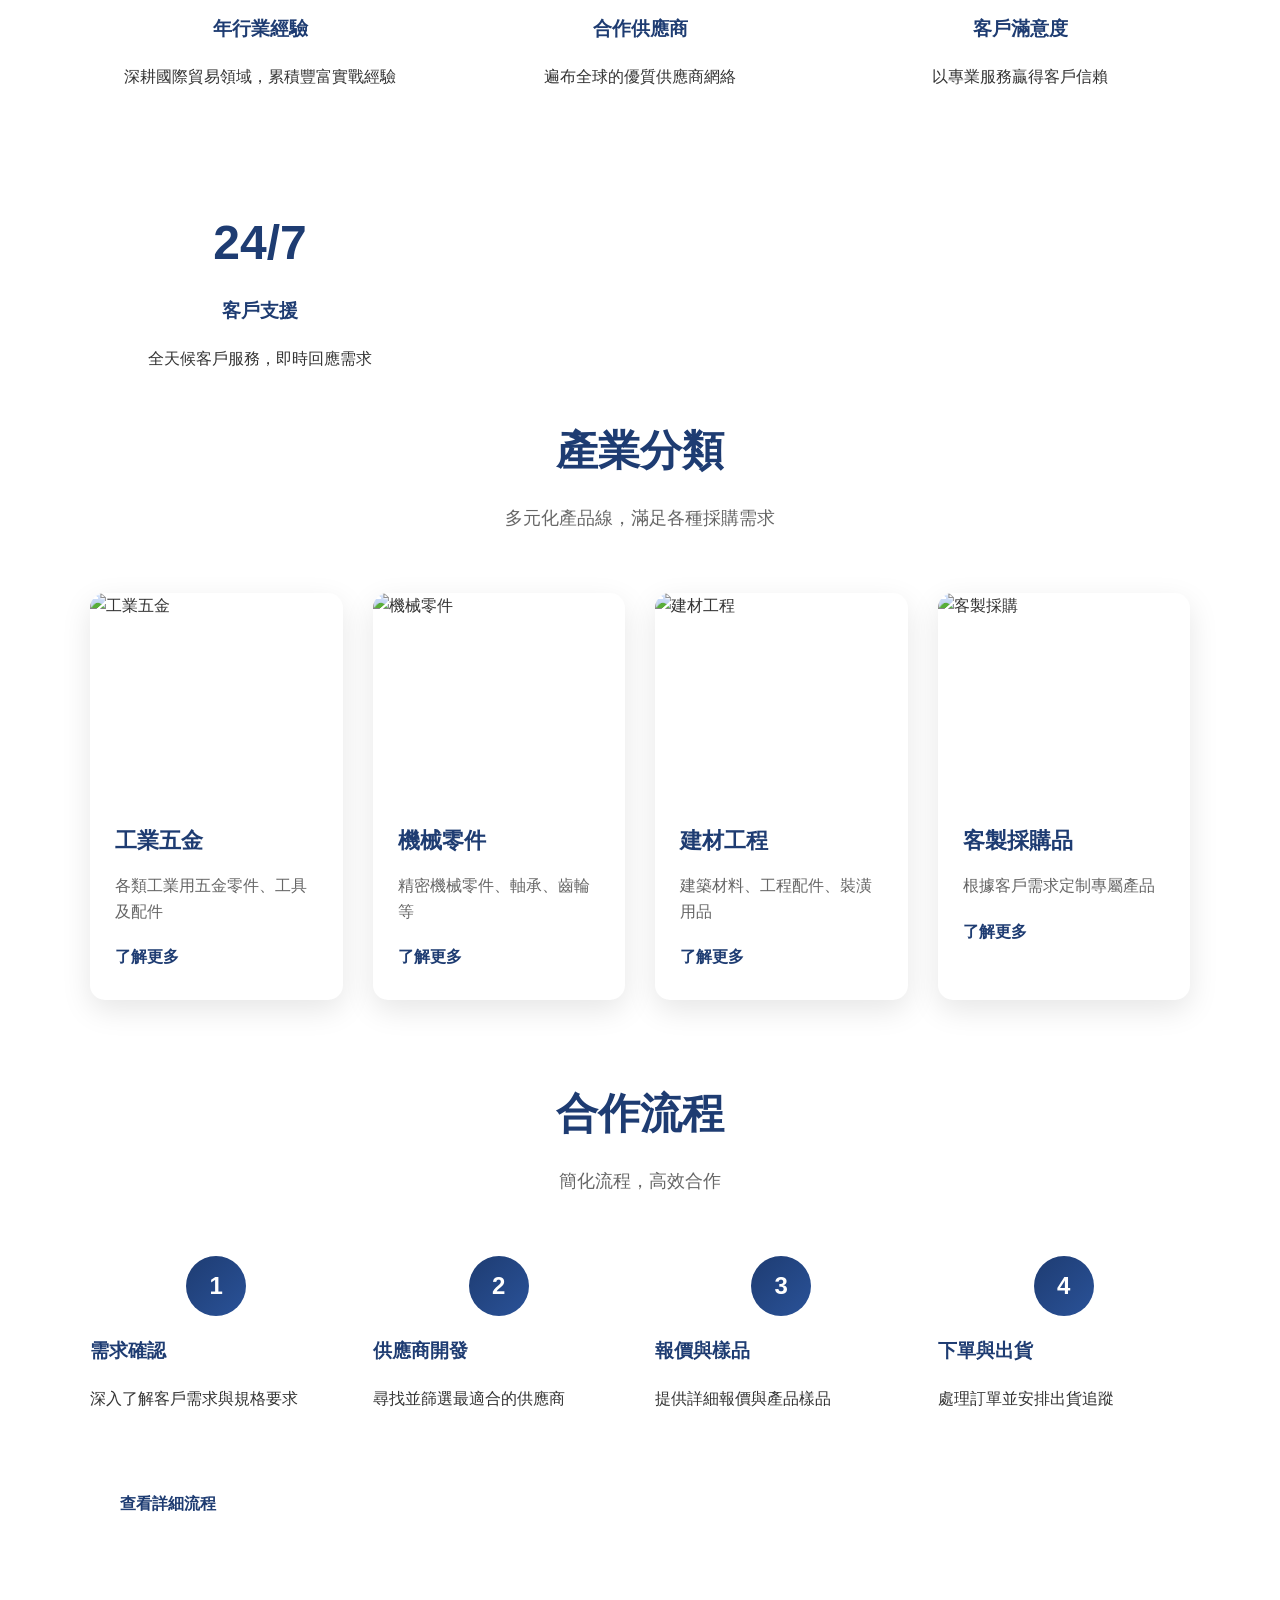
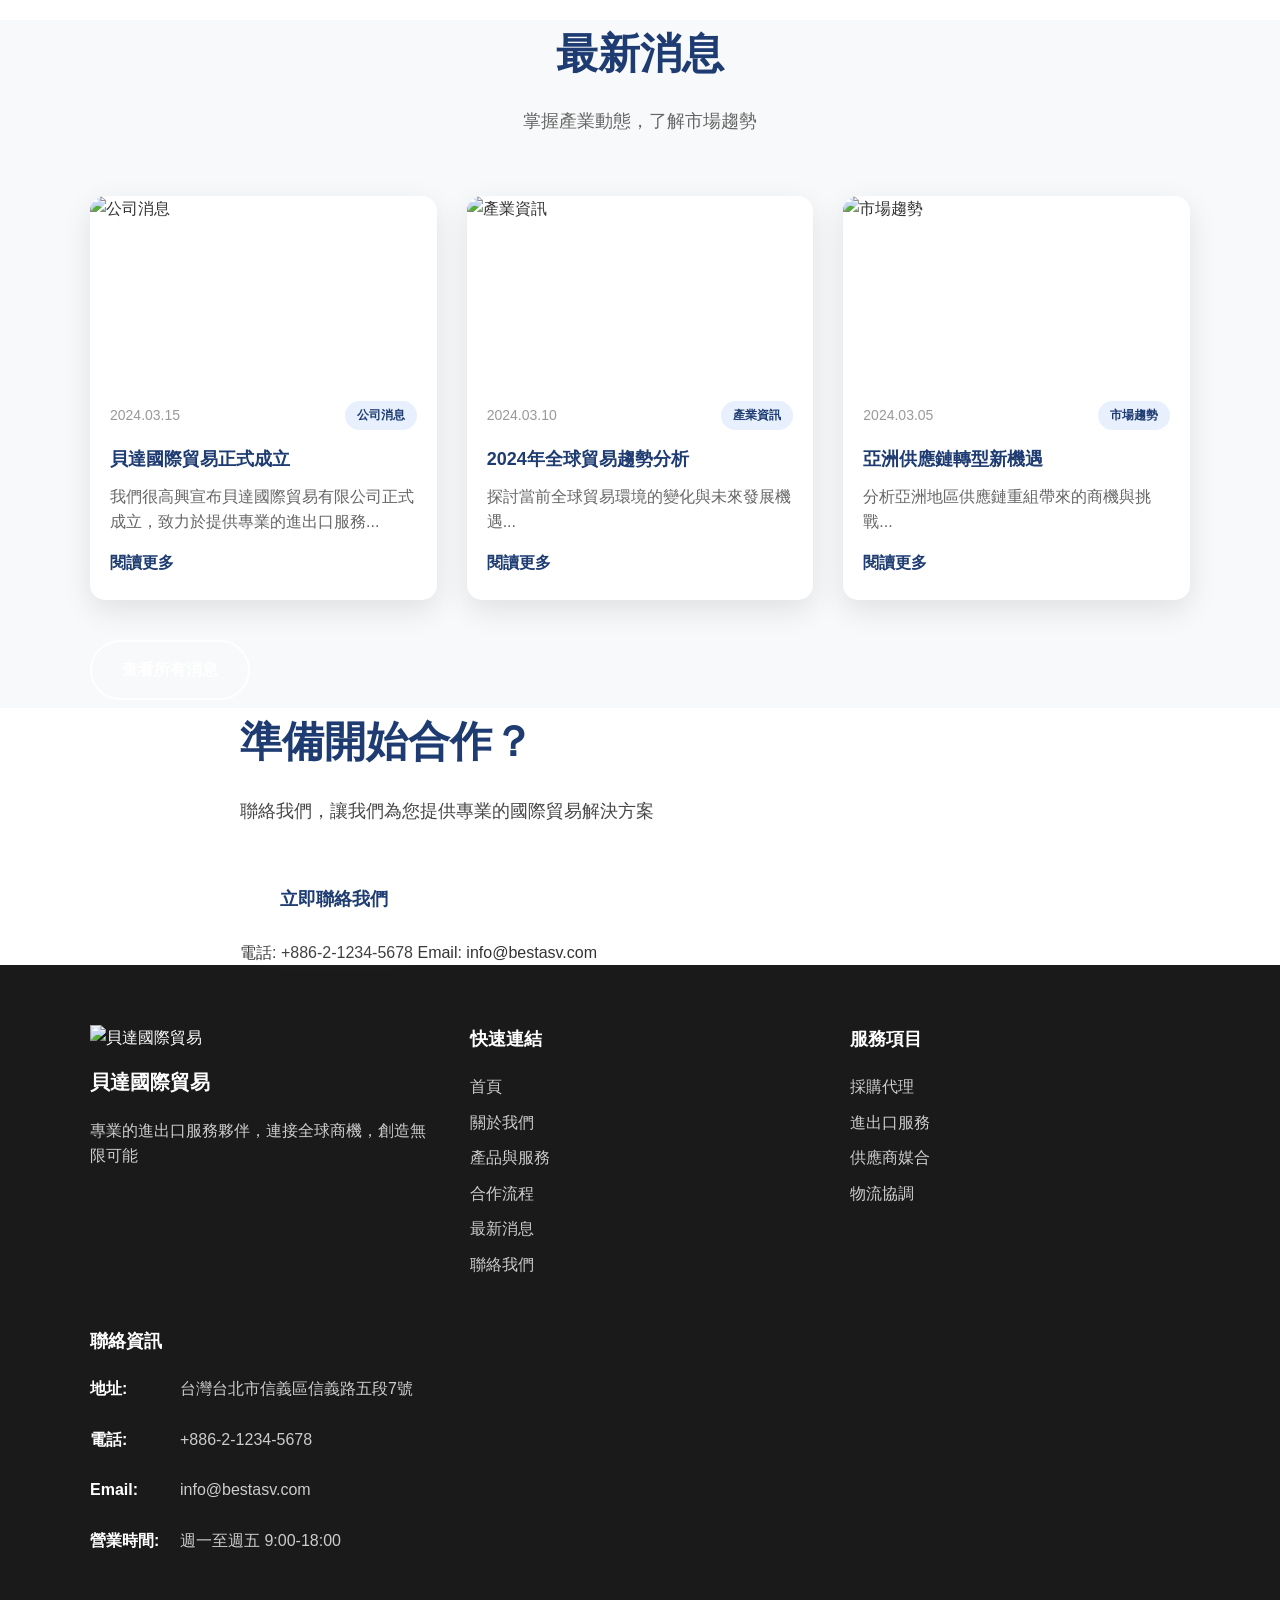
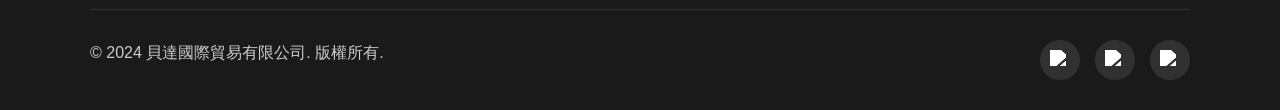
==== commit d6172ebd: "Complete admin dashboard with real-time sync and performance monitoring Features: - Full admin dashb" ====
--- a/index.html
+++ b/index.html
@@ -5,7 +5,7 @@
     <meta name="viewport" content="width=device-width, initial-scale=1.0">
     <title>貝達國際貿易有限公司 - 專業進出口服務</title>
     <meta name="description" content="貝達國際貿易有限公司提供專業的進出口服務、採購代理、供應商媒合等國際貿易解決方案">
-    <link rel="stylesheet" href="assets/css/style.css">
+    <link rel="stylesheet" href="assets/css/style-fixed.css">
     <link rel="stylesheet" href="assets/css/responsive.css">
     <link rel="icon" href="assets/icons/favicon.ico" type="image/x-icon">
 </head>
@@ -337,8 +337,8 @@
                     <div class="cta-actions">
                         <a href="pages/contact.html" class="btn btn-primary btn-large" data-lang="btn-contact-us">立即聯絡我們</a>
                         <div class="cta-contact">
-                            <span class="cta-phone" data-lang="cta-phone">電話: +886-2-1234-5678</span>
-                            <span class="cta-email" data-lang="cta-email">Email: info@bestasv.com</span>
+                            <span class="cta-phone" data-contact-phone>電話: +886-2-1234-5678</span>
+                            <span class="cta-email" data-contact-email>Email: info@bestasv.com</span>
                         </div>
                     </div>
                 </div>
@@ -382,19 +382,19 @@
                     <div class="footer-contact-info">
                         <p class="contact-item">
                             <span class="contact-label" data-lang="footer-address">地址:</span>
-                            <span class="contact-value" data-lang="footer-address-value">台灣台北市信義區信義路五段7號</span>
+                            <span class="contact-value" data-contact-address>台灣台北市信義區信義路五段7號</span>
                         </p>
                         <p class="contact-item">
                             <span class="contact-label" data-lang="footer-phone">電話:</span>
-                            <span class="contact-value">+886-2-1234-5678</span>
+                            <span class="contact-value" data-contact-phone>+886-2-1234-5678</span>
                         </p>
                         <p class="contact-item">
-                            <span class="contact-label" data-lang="footer-email">Email:</span>
-                            <span class="contact-value">info@bestasv.com</span>
+                            <span class="contact-label" data-lang="footer-email">郵件:</span>
+                            <span class="contact-value" data-contact-email>info@bestasv.com</span>
                         </p>
                         <p class="contact-item">
                             <span class="contact-label" data-lang="footer-hours">營業時間:</span>
-                            <span class="contact-value" data-lang="footer-hours-value">週一至週五 9:00-18:00</span>
+                            <span class="contact-value" data-contact-hours>週一至週五 9:00-18:00</span>
                         </p>
                     </div>
                 </div>
@@ -421,5 +421,6 @@
     <!-- Scripts -->
     <script src="assets/js/language.js"></script>
     <script src="assets/js/main.js"></script>
+    <script src="assets/js/frontend-sync-working.js"></script>
 </body>
 </html>
--- a/assets/css/style-fixed.css
+++ b/assets/css/style-fixed.css
@@ -0,0 +1,1037 @@
+/* Bestasv International Trade - Fixed CSS Styles */
+/* Removed italic styles and optimized typography */
+
+/* Reset and Base Styles */
+* {
+    margin: 0;
+    padding: 0;
+    box-sizing: border-box;
+}
+
+body {
+    font-family: 'Microsoft JhengHei', 'PingFang TC', 'Helvetica Neue', Arial, sans-serif;
+    font-size: 16px;
+    line-height: 1.6;
+    color: #333333;
+    background-color: #ffffff;
+    font-style: normal; /* Ensure no italic */
+}
+
+h1, h2, h3, h4, h5, h6 {
+    font-family: 'Microsoft JhengHei', 'PingFang TC', 'Helvetica Neue', Arial, sans-serif;
+    font-weight: 600;
+    font-style: normal; /* Remove italic from headings */
+    margin-bottom: 20px;
+    color: #1e3c72;
+}
+
+p {
+    font-style: normal; /* Ensure paragraphs are not italic */
+    margin-bottom: 15px;
+}
+
+a {
+    color: #1e3c72;
+    text-decoration: none;
+    font-style: normal; /* Remove italic from links */
+    transition: color 0.3s ease;
+}
+
+a:hover {
+    color: #2a5298;
+    text-decoration: none;
+}
+
+/* Container */
+.container {
+    max-width: 1200px;
+    margin: 0 auto;
+    padding: 0 20px;
+}
+
+/* Loading Screen */
+.loading-screen {
+    position: fixed;
+    top: 0;
+    left: 0;
+    width: 100%;
+    height: 100%;
+    background: linear-gradient(135deg, #1e3c72 0%, #2a5298 100%);
+    display: flex;
+    justify-content: center;
+    align-items: center;
+    z-index: 9999;
+    transition: opacity 0.5s ease;
+}
+
+.loading-screen.fade-out {
+    opacity: 0;
+    pointer-events: none;
+}
+
+.loading-content {
+    text-align: center;
+    color: white;
+}
+
+.loading-logo {
+    margin-bottom: 30px;
+}
+
+.logo-img {
+    width: 120px;
+    height: auto;
+    animation: pulse 2s infinite;
+}
+
+.loading-spinner {
+    width: 50px;
+    height: 50px;
+    border: 3px solid rgba(255, 255, 255, 0.3);
+    border-top: 3px solid white;
+    border-radius: 50%;
+    animation: spin 1s linear infinite;
+    margin: 0 auto 20px;
+}
+
+.loading-text {
+    font-size: 18px;
+    font-weight: 500;
+    font-style: normal; /* Remove italic */
+}
+
+@keyframes spin {
+    0% { transform: rotate(0deg); }
+    100% { transform: rotate(360deg); }
+}
+
+@keyframes pulse {
+    0%, 100% { transform: scale(1); }
+    50% { transform: scale(1.05); }
+}
+
+/* Header */
+.header {
+    position: fixed;
+    top: 0;
+    left: 0;
+    width: 100%;
+    background: rgba(255, 255, 255, 0.98);
+    backdrop-filter: blur(10px);
+    box-shadow: 0 2px 20px rgba(0, 0, 0, 0.1);
+    z-index: 1000;
+    transition: all 0.3s ease;
+}
+
+.header.scrolled {
+    background: rgba(255, 255, 255, 0.95);
+    box-shadow: 0 2px 30px rgba(0, 0, 0, 0.15);
+}
+
+.navbar {
+    padding: 15px 0;
+}
+
+.nav-brand {
+    display: flex;
+    align-items: center;
+    gap: 15px;
+}
+
+.brand-link {
+    display: flex;
+    align-items: center;
+    gap: 15px;
+    text-decoration: none;
+}
+
+.brand-logo {
+    width: 40px;
+    height: auto;
+    transition: transform 0.3s ease;
+}
+
+.brand-logo:hover {
+    transform: scale(1.05);
+}
+
+.brand-name {
+    font-size: 24px;
+    font-weight: 700;
+    color: #1e3c72;
+    font-style: normal; /* Remove italic */
+}
+
+.nav-menu {
+    display: flex;
+    align-items: center;
+}
+
+.nav-list {
+    display: flex;
+    list-style: none;
+    margin: 0;
+    padding: 0;
+    gap: 5px;
+}
+
+.nav-item {
+    position: relative;
+}
+
+.nav-link {
+    display: block;
+    padding: 10px 20px;
+    color: #333333;
+    font-weight: 500;
+    font-style: normal; /* Remove italic */
+    border-radius: 25px;
+    transition: all 0.3s ease;
+    position: relative;
+}
+
+.nav-link:hover,
+.nav-link.active {
+    color: #1e3c72;
+    background: rgba(30, 60, 114, 0.1);
+}
+
+.nav-actions {
+    display: flex;
+    align-items: center;
+    gap: 20px;
+}
+
+.language-selector {
+    position: relative;
+}
+
+.lang-select {
+    padding: 8px 15px;
+    border: 2px solid #e1e5e9;
+    border-radius: 20px;
+    background: white;
+    color: #333333;
+    font-weight: 500;
+    font-style: normal; /* Remove italic */
+    cursor: pointer;
+    transition: all 0.3s ease;
+}
+
+.lang-select:hover {
+    border-color: #1e3c72;
+}
+
+.lang-select:focus {
+    outline: none;
+    border-color: #1e3c72;
+    box-shadow: 0 0 0 3px rgba(30, 60, 114, 0.1);
+}
+
+.nav-toggle {
+    display: none;
+    flex-direction: column;
+    background: none;
+    border: none;
+    cursor: pointer;
+    padding: 5px;
+}
+
+.bar {
+    width: 25px;
+    height: 3px;
+    background: #1e3c72;
+    margin: 3px 0;
+    transition: 0.3s;
+    border-radius: 2px;
+}
+
+/* Hero Section */
+.hero {
+    padding: 120px 0 80px;
+    background: linear-gradient(135deg, #1e3c72 0%, #2a5298 100%);
+    color: white;
+    position: relative;
+    overflow: hidden;
+}
+
+.hero::before {
+    content: '';
+    position: absolute;
+    top: 0;
+    left: 0;
+    right: 0;
+    bottom: 0;
+    background: url('../images/hero-bg.jpg') center/cover;
+    opacity: 0.1;
+}
+
+.hero-content {
+    display: grid;
+    grid-template-columns: 1fr 1fr;
+    gap: 60px;
+    align-items: center;
+    position: relative;
+    z-index: 1;
+}
+
+.hero-text {
+    animation: fadeInLeft 1s ease;
+}
+
+.hero-title {
+    font-size: 48px;
+    font-weight: 700;
+    line-height: 1.2;
+    margin-bottom: 30px;
+    font-style: normal; /* Remove italic */
+}
+
+.hero-subtitle {
+    font-size: 18px;
+    line-height: 1.8;
+    margin-bottom: 40px;
+    opacity: 0.9;
+    font-style: normal; /* Remove italic */
+}
+
+.hero-buttons {
+    display: flex;
+    gap: 20px;
+}
+
+.hero-image {
+    animation: fadeInRight 1s ease;
+}
+
+.hero-image img {
+    width: 100%;
+    height: auto;
+    border-radius: 20px;
+    box-shadow: 0 20px 40px rgba(0, 0, 0, 0.3);
+}
+
+/* Buttons */
+.btn {
+    display: inline-block;
+    padding: 15px 30px;
+    font-weight: 600;
+    font-style: normal; /* Remove italic */
+    text-align: center;
+    border: none;
+    border-radius: 30px;
+    cursor: pointer;
+    transition: all 0.3s ease;
+    text-decoration: none;
+    position: relative;
+    overflow: hidden;
+}
+
+.btn-primary {
+    background: white;
+    color: #1e3c72;
+    box-shadow: 0 10px 30px rgba(255, 255, 255, 0.3);
+}
+
+.btn-primary:hover {
+    transform: translateY(-2px);
+    box-shadow: 0 15px 40px rgba(255, 255, 255, 0.4);
+}
+
+.btn-outline {
+    background: transparent;
+    color: white;
+    border: 2px solid white;
+}
+
+.btn-outline:hover {
+    background: white;
+    color: #1e3c72;
+    transform: translateY(-2px);
+}
+
+.btn-large {
+    padding: 18px 40px;
+    font-size: 18px;
+}
+
+.btn-sm {
+    padding: 8px 16px;
+    font-size: 14px;
+}
+
+/* Section Styles */
+.section {
+    padding: 80px 0;
+}
+
+.section-header {
+    text-align: center;
+    margin-bottom: 60px;
+}
+
+.section-title {
+    font-size: 42px;
+    font-weight: 700;
+    margin-bottom: 20px;
+    font-style: normal; /* Remove italic */
+}
+
+.section-subtitle {
+    font-size: 18px;
+    color: #666666;
+    max-width: 600px;
+    margin: 0 auto;
+    font-style: normal; /* Remove italic */
+}
+
+/* Services Section */
+.services {
+    background: #f8f9fa;
+}
+
+.services-grid {
+    display: grid;
+    grid-template-columns: repeat(auto-fit, minmax(280px, 1fr));
+    gap: 30px;
+}
+
+.service-card {
+    background: white;
+    padding: 40px 30px;
+    border-radius: 20px;
+    text-align: center;
+    box-shadow: 0 10px 30px rgba(0, 0, 0, 0.1);
+    transition: all 0.3s ease;
+    position: relative;
+    overflow: hidden;
+}
+
+.service-card::before {
+    content: '';
+    position: absolute;
+    top: 0;
+    left: 0;
+    right: 0;
+    height: 4px;
+    background: linear-gradient(90deg, #1e3c72, #2a5298);
+}
+
+.service-card:hover {
+    transform: translateY(-10px);
+    box-shadow: 0 20px 40px rgba(0, 0, 0, 0.15);
+}
+
+.service-icon {
+    width: 80px;
+    height: 80px;
+    background: linear-gradient(135deg, #1e3c72, #2a5298);
+    border-radius: 50%;
+    display: flex;
+    align-items: center;
+    justify-content: center;
+    margin: 0 auto 25px;
+    font-size: 32px;
+    color: white;
+}
+
+.service-title {
+    font-size: 24px;
+    font-weight: 600;
+    margin-bottom: 15px;
+    color: #1e3c72;
+    font-style: normal; /* Remove italic */
+}
+
+.service-desc {
+    color: #666666;
+    line-height: 1.8;
+    font-style: normal; /* Remove italic */
+}
+
+/* Advantages Section */
+.advantages-grid {
+    display: grid;
+    grid-template-columns: repeat(auto-fit, minmax(250px, 1fr));
+    gap: 40px;
+}
+
+.advantage-item {
+    text-align: center;
+    padding: 30px 20px;
+    border-radius: 15px;
+    transition: all 0.3s ease;
+}
+
+.advantage-item:hover {
+    background: #f8f9fa;
+    transform: translateY(-5px);
+}
+
+.advantage-number {
+    font-size: 48px;
+    font-weight: 700;
+    color: #1e3c72;
+    margin-bottom: 15px;
+    font-style: normal; /* Remove italic */
+}
+
+.advantage-title {
+    font-size: 20px;
+    font-weight: 600;
+    margin-bottom: 10px;
+    color: #1e3c72;
+    font-style: normal; /* Remove italic */
+}
+
+.advantage-desc {
+    color: #666666;
+    line-height: 1.6;
+    font-style: normal; /* Remove italic */
+}
+
+/* Categories Section */
+.categories {
+    background: #f8f9fa;
+}
+
+.categories-grid {
+    display: grid;
+    grid-template-columns: repeat(auto-fit, minmax(250px, 1fr));
+    gap: 30px;
+}
+
+.category-card {
+    background: white;
+    border-radius: 15px;
+    overflow: hidden;
+    box-shadow: 0 10px 30px rgba(0, 0, 0, 0.1);
+    transition: all 0.3s ease;
+}
+
+.category-card:hover {
+    transform: translateY(-10px);
+    box-shadow: 0 20px 40px rgba(0, 0, 0, 0.15);
+}
+
+.category-image {
+    height: 200px;
+    overflow: hidden;
+}
+
+.category-image img {
+    width: 100%;
+    height: 100%;
+    object-fit: cover;
+    transition: transform 0.3s ease;
+}
+
+.category-card:hover .category-image img {
+    transform: scale(1.1);
+}
+
+.category-content {
+    padding: 30px 25px;
+}
+
+.category-title {
+    font-size: 22px;
+    font-weight: 600;
+    margin-bottom: 15px;
+    color: #1e3c72;
+    font-style: normal; /* Remove italic */
+}
+
+.category-desc {
+    color: #666666;
+    line-height: 1.6;
+    margin-bottom: 20px;
+    font-style: normal; /* Remove italic */
+}
+
+.category-link {
+    color: #1e3c72;
+    font-weight: 600;
+    text-decoration: none;
+    display: inline-flex;
+    align-items: center;
+    gap: 5px;
+    font-style: normal; /* Remove italic */
+}
+
+.category-link:hover {
+    color: #2a5298;
+}
+
+/* Process Preview Section */
+.process-preview {
+    padding: 80px 0;
+}
+
+.process-steps {
+    display: grid;
+    grid-template-columns: repeat(auto-fit, minmax(200px, 1fr));
+    gap: 30px;
+    margin-bottom: 50px;
+}
+
+.step-item {
+    text-align: center;
+    padding: 30px 20px;
+    border-radius: 15px;
+    background: #f8f9fa;
+    transition: all 0.3s ease;
+}
+
+.step-item:hover {
+    background: #e8f0fe;
+    transform: translateY(-5px);
+}
+
+.step-number {
+    width: 60px;
+    height: 60px;
+    background: linear-gradient(135deg, #1e3c72, #2a5298);
+    border-radius: 50%;
+    display: flex;
+    align-items: center;
+    justify-content: center;
+    margin: 0 auto 20px;
+    font-size: 24px;
+    font-weight: 700;
+    color: white;
+    font-style: normal; /* Remove italic */
+}
+
+.step-title {
+    font-size: 18px;
+    font-weight: 600;
+    margin-bottom: 10px;
+    color: #1e3c72;
+    font-style: normal; /* Remove italic */
+}
+
+.step-desc {
+    color: #666666;
+    line-height: 1.6;
+    font-style: normal; /* Remove italic */
+}
+
+/* News Preview Section */
+.news-preview {
+    background: #f8f9fa;
+}
+
+.news-grid {
+    display: grid;
+    grid-template-columns: repeat(auto-fit, minmax(300px, 1fr));
+    gap: 30px;
+    margin-bottom: 40px;
+}
+
+.news-card {
+    background: white;
+    border-radius: 15px;
+    overflow: hidden;
+    box-shadow: 0 10px 30px rgba(0, 0, 0, 0.1);
+    transition: all 0.3s ease;
+}
+
+.news-card:hover {
+    transform: translateY(-5px);
+    box-shadow: 0 20px 40px rgba(0, 0, 0, 0.15);
+}
+
+.news-image {
+    height: 180px;
+    overflow: hidden;
+}
+
+.news-image img {
+    width: 100%;
+    height: 100%;
+    object-fit: cover;
+    transition: transform 0.3s ease;
+}
+
+.news-card:hover .news-image img {
+    transform: scale(1.05);
+}
+
+.news-content {
+    padding: 25px 20px;
+}
+
+.news-meta {
+    display: flex;
+    justify-content: space-between;
+    align-items: center;
+    margin-bottom: 15px;
+}
+
+.news-category {
+    display: inline-block;
+    padding: 5px 12px;
+    background: #e8f0fe;
+    color: #1e3c72;
+    border-radius: 15px;
+    font-size: 12px;
+    font-weight: 600;
+    font-style: normal; /* Remove italic */
+}
+
+.news-date {
+    color: #999999;
+    font-size: 14px;
+    font-style: normal; /* Remove italic */
+}
+
+.news-title {
+    font-size: 18px;
+    font-weight: 600;
+    margin-bottom: 10px;
+    color: #1e3c72;
+    font-style: normal; /* Remove italic */
+}
+
+.news-excerpt {
+    color: #666666;
+    line-height: 1.6;
+    margin-bottom: 15px;
+    font-style: normal; /* Remove italic */
+}
+
+.news-link {
+    color: #1e3c72;
+    font-weight: 600;
+    text-decoration: none;
+    font-style: normal; /* Remove italic */
+}
+
+.news-link:hover {
+    color: #2a5298;
+}
+
+/* CTA Section */
+.cta {
+    background: linear-gradient(135deg, #1e3c72 0%, #2a5298 100%);
+    color: white;
+    text-align: center;
+    padding: 80px 0;
+}
+
+.cta-content {
+    max-width: 800px;
+    margin: 0 auto;
+}
+
+.cta-title {
+    font-size: 42px;
+    font-weight: 700;
+    margin-bottom: 20px;
+    font-style: normal; /* Remove italic */
+}
+
+.cta-subtitle {
+    font-size: 18px;
+    line-height: 1.8;
+    margin-bottom: 40px;
+    opacity: 0.9;
+    font-style: normal; /* Remove italic */
+}
+
+.cta-buttons {
+    display: flex;
+    gap: 20px;
+    justify-content: center;
+    flex-wrap: wrap;
+}
+
+.cta-info {
+    margin-top: 30px;
+    display: flex;
+    justify-content: center;
+    gap: 40px;
+    flex-wrap: wrap;
+}
+
+.cta-info p {
+    font-style: normal; /* Remove italic */
+}
+
+/* Footer */
+.footer {
+    background: #1a1a1a;
+    color: white;
+    padding: 60px 0 30px;
+}
+
+.footer-content {
+    display: grid;
+    grid-template-columns: repeat(auto-fit, minmax(250px, 1fr));
+    gap: 40px;
+    margin-bottom: 40px;
+}
+
+.footer-section h3 {
+    color: white;
+    margin-bottom: 20px;
+    font-style: normal; /* Remove italic */
+}
+
+.footer-brand {
+    text-align: left;
+}
+
+.footer-logo {
+    width: 60px;
+    height: auto;
+    margin-bottom: 15px;
+}
+
+.footer-brand-name {
+    font-size: 20px;
+    font-weight: 700;
+    margin-bottom: 10px;
+    color: white;
+    font-style: normal; /* Remove italic */
+}
+
+.footer-desc {
+    color: #cccccc;
+    line-height: 1.6;
+    font-style: normal; /* Remove italic */
+}
+
+.footer-title {
+    font-size: 18px;
+    font-weight: 600;
+    margin-bottom: 20px;
+    color: white;
+    font-style: normal; /* Remove italic */
+}
+
+.footer-links {
+    list-style: none;
+    padding: 0;
+}
+
+.footer-links li {
+    margin-bottom: 10px;
+}
+
+.footer-links a {
+    color: #cccccc;
+    text-decoration: none;
+    font-style: normal; /* Remove italic */
+    transition: color 0.3s ease;
+}
+
+.footer-links a:hover {
+    color: white;
+}
+
+.footer-contact-info {
+    display: flex;
+    flex-direction: column;
+    gap: 10px;
+}
+
+.contact-item {
+    display: flex;
+    align-items: flex-start;
+    gap: 10px;
+}
+
+.contact-label {
+    font-weight: 600;
+    color: white;
+    min-width: 80px;
+    font-style: normal; /* Remove italic */
+}
+
+.contact-value {
+    color: #cccccc;
+    font-style: normal; /* Remove italic */
+}
+
+.footer-bottom {
+    border-top: 1px solid #333333;
+    padding-top: 30px;
+    display: flex;
+    justify-content: space-between;
+    align-items: center;
+    flex-wrap: wrap;
+    gap: 20px;
+}
+
+.footer-copyright {
+    color: #cccccc;
+    font-style: normal; /* Remove italic */
+}
+
+.footer-social {
+    display: flex;
+    gap: 15px;
+}
+
+.social-link {
+    width: 40px;
+    height: 40px;
+    background: rgba(255, 255, 255, 0.1);
+    border-radius: 50%;
+    display: flex;
+    align-items: center;
+    justify-content: center;
+    transition: all 0.3s ease;
+}
+
+.social-link:hover {
+    background: rgba(255, 255, 255, 0.2);
+    transform: translateY(-2px);
+}
+
+.social-link img {
+    width: 20px;
+    height: 20px;
+    filter: brightness(0) invert(1);
+}
+
+/* Animations */
+@keyframes fadeInLeft {
+    from {
+        opacity: 0;
+        transform: translateX(-30px);
+    }
+    to {
+        opacity: 1;
+        transform: translateX(0);
+    }
+}
+
+@keyframes fadeInRight {
+    from {
+        opacity: 0;
+        transform: translateX(30px);
+    }
+    to {
+        opacity: 1;
+        transform: translateX(0);
+    }
+}
+
+@keyframes fadeInUp {
+    from {
+        opacity: 0;
+        transform: translateY(30px);
+    }
+    to {
+        opacity: 1;
+        transform: translateY(0);
+    }
+}
+
+.fade-in {
+    opacity: 0;
+    transform: translateY(30px);
+    transition: all 0.6s ease;
+}
+
+.fade-in.visible {
+    opacity: 1;
+    transform: translateY(0);
+}
+
+/* Utility Classes */
+.text-center {
+    text-align: center;
+}
+
+.text-left {
+    text-align: left;
+}
+
+.text-right {
+    text-align: right;
+}
+
+.mb-0 {
+    margin-bottom: 0;
+}
+
+.mb-1 {
+    margin-bottom: 10px;
+}
+
+.mb-2 {
+    margin-bottom: 20px;
+}
+
+.mb-3 {
+    margin-bottom: 30px;
+}
+
+.mb-4 {
+    margin-bottom: 40px;
+}
+
+.mt-0 {
+    margin-top: 0;
+}
+
+.mt-1 {
+    margin-top: 10px;
+}
+
+.mt-2 {
+    margin-top: 20px;
+}
+
+.mt-3 {
+    margin-top: 30px;
+}
+
+.mt-4 {
+    margin-top: 40px;
+}
+
+/* Ensure no italic styles anywhere */
+em, i {
+    font-style: normal !important;
+}
+
+.italic {
+    font-style: normal !important;
+}
+
+/* Form Styles */
+.form-control {
+    width: 100%;
+    padding: 12px 20px;
+    border: 2px solid #e1e5e9;
+    border-radius: 25px;
+    font-size: 16px;
+    font-family: 'Microsoft JhengHei', 'PingFang TC', 'Helvetica Neue', Arial, sans-serif;
+    font-style: normal; /* Remove italic */
+    transition: all 0.3s ease;
+}
+
+.form-control:focus {
+    outline: none;
+    border-color: #1e3c72;
+    box-shadow: 0 0 0 3px rgba(30, 60, 114, 0.1);
+}
+
+.form-group {
+    margin-bottom: 25px;
+}
+
+.form-label {
+    display: block;
+    margin-bottom: 8px;
+    font-weight: 600;
+    color: #333333;
+    font-style: normal; /* Remove italic */
+}
+
+/* Responsive adjustments will be in responsive.css */
